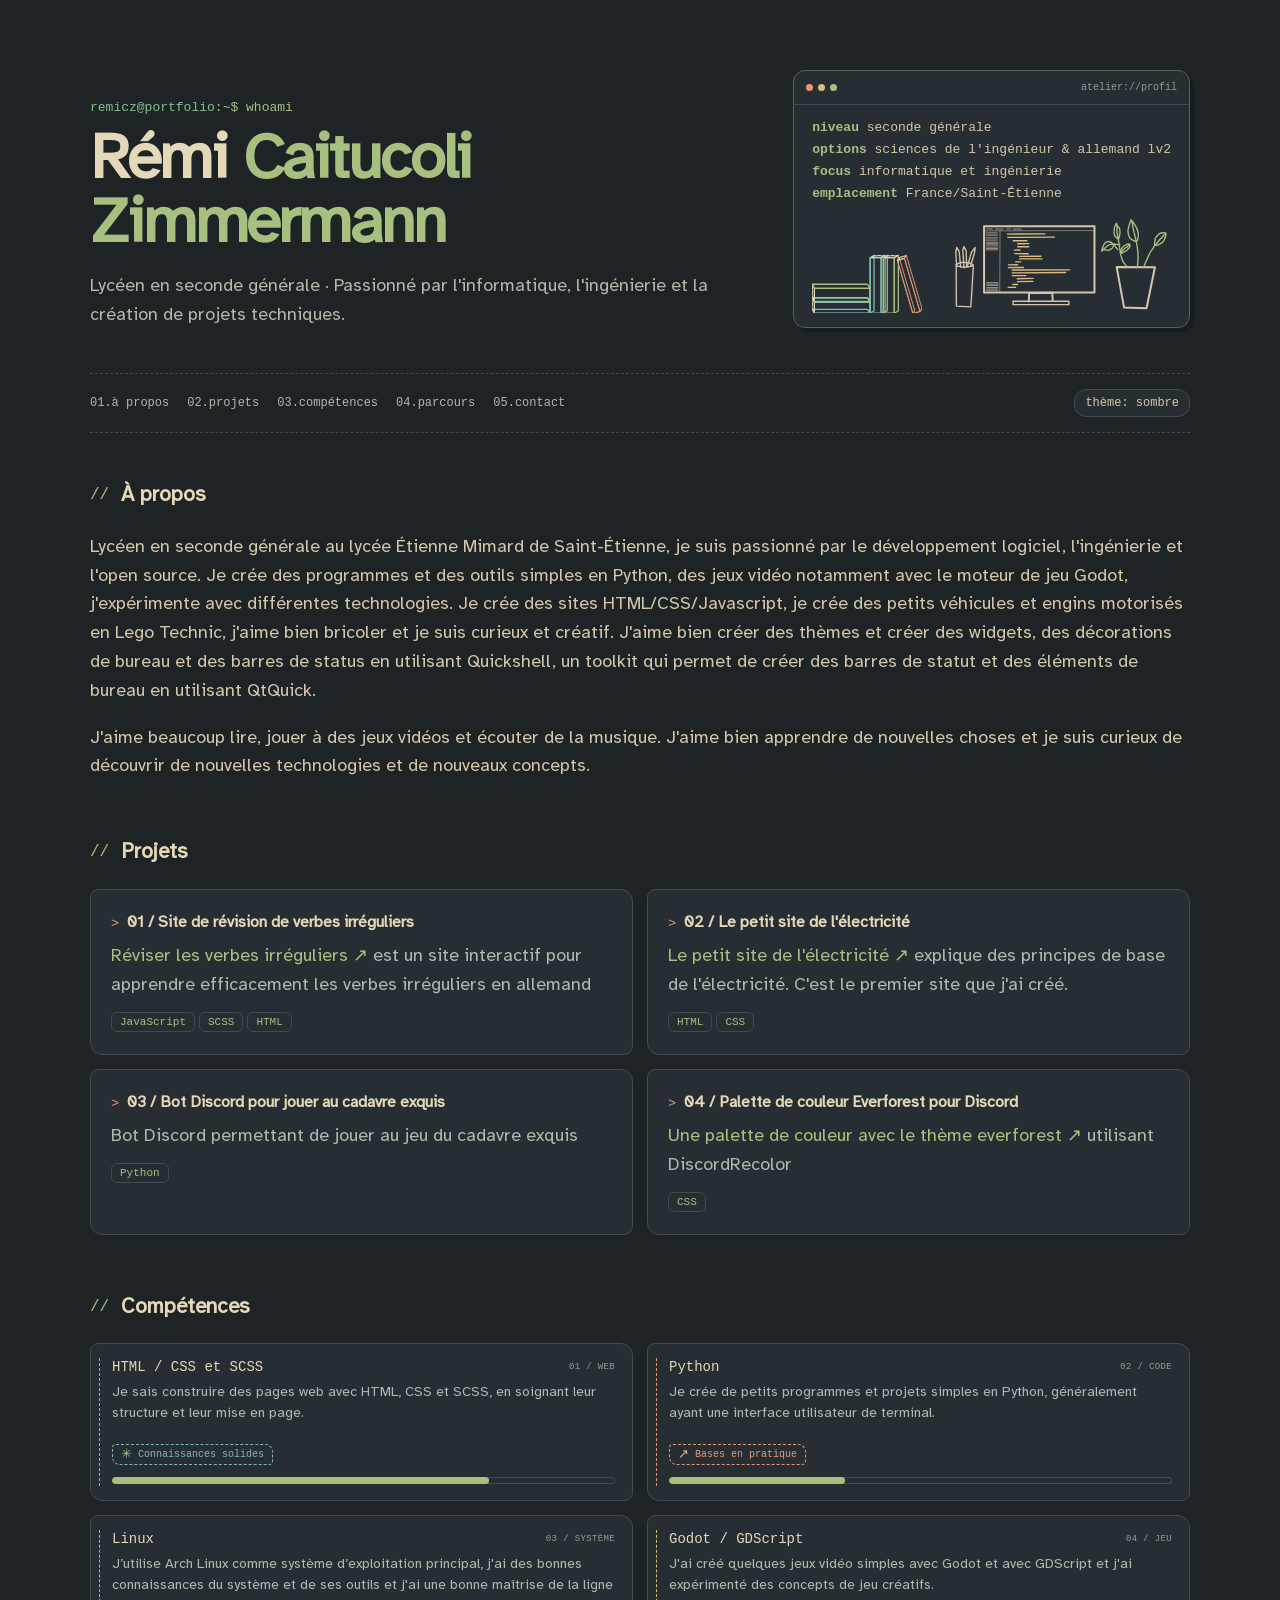
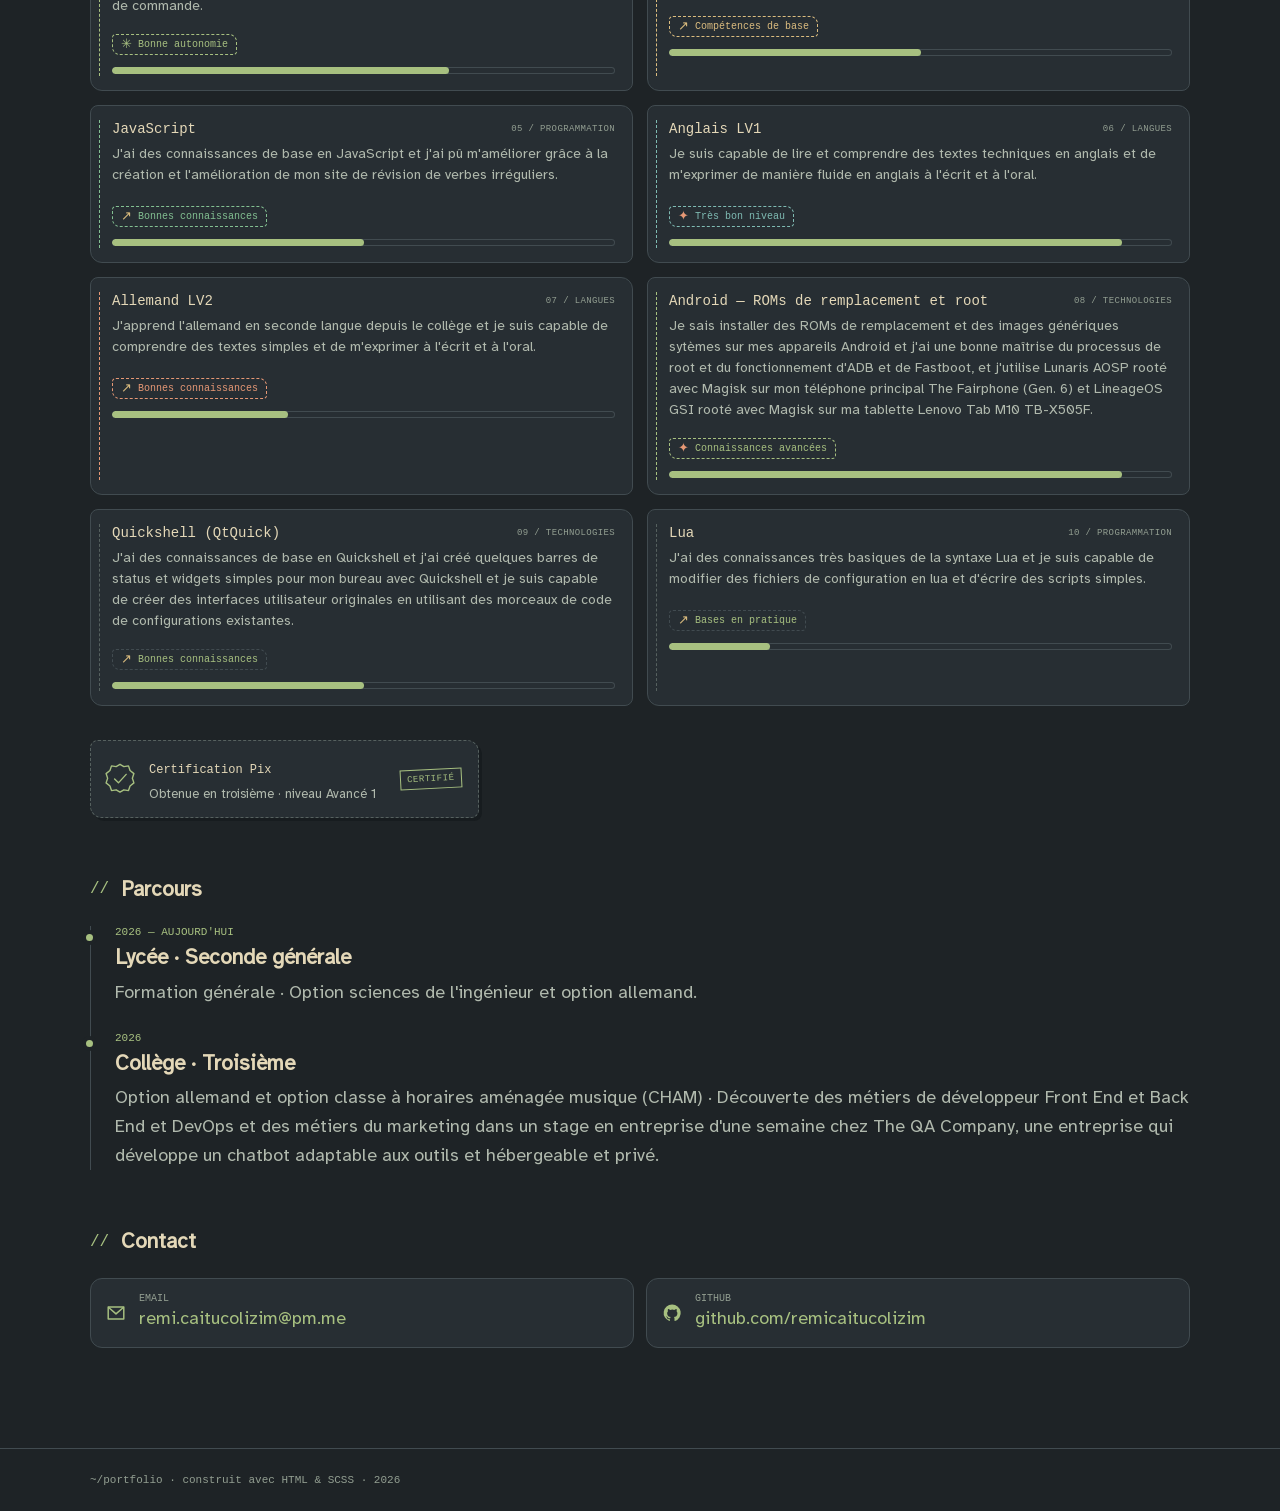
==== index pas minimifié.html @ 0e1d238d "ajout version minimisé du html et otpimisation css" ====
<!doctype html>
<html lang="fr">
<head>
<meta charset="utf-8">
<meta name="viewport" content="width=device-width,initial-scale=1">
<title>Rémi Caitucoli Zimmermann — ~/CV</title>
<meta name="description" content="CV de Rémi Caitucoli Zimmermann, lycéen passionné par l'informatique, l'ingénierie et les projets techniques.">
<link rel="preload" href="fonts/atkinson-hyperlegible-minimal-400-normal.woff2" as="font" type="font/woff2" crossorigin>
<link rel="stylesheet" href="style.min.css">
</head>
<body>

<header>
<div class="container hero">
<div>
    <p class="eyebrow"><span class="eyebrow__prompt">remicz@portfolio</span>:~$ whoami</p>
    <h1>Rémi <span>Caitucoli Zimmermann</span></h1>
    <p class="subtitle">Lycéen en seconde générale · Passionné par l'informatique, l'ingénierie et la création de projets techniques.</p>
</div>
<div class="terminal">
    <div class="terminal__bar" aria-hidden="true">
        <span class="terminal__lights"><i></i><i></i><i></i></span>
        <span>atelier://profil</span>
    </div>
    <div class="terminal__details">
    <div><b>niveau</b> seconde générale</div>
    <div><b>options</b> sciences de l'ingénieur & allemand lv2</div>
    <div><b>focus</b> informatique et ingénierie</div>
    <div><b>emplacement</b> France/Saint-Étienne</div>
    </div>
    <div class="terminal__illustrations" role="img" aria-label="Illustration dessinée de livres et d'un bureau avec écran, pot à crayons et plante">
        <svg class="terminal__books" viewBox="0 0 137.84 113.62" aria-hidden="true" focusable="false">
                <g class="book-lines book-lines--blue" transform="matrix(.9938 0 0 .9938 -443.73 -843.36)">
                    <path d="m519.64 962.36 5.0803-3v-70l-5.0803 3z"/>
                    <path d="m520 892.36h13.606v70h-13.606z"/>
                    <path transform="translate(0 252.36)" d="m533.64 710 5.0803-3v-70l-5.0803 3z"/>
                    <path class="book-page" d="m520.99 892.36 4.1082-2.5853h12.895l-4.3007 2.5853z"/>
                    <path class="book-detail" d="m527.6875 889.7684-1.7188 1.0938h.2188l1.7188-1.0938h-.2188zm1.0313 0-1 .625h.2188l1-.625h-.2188zm4.8438 0-.5.3125h.2188l.5-.3125h-.2188zm1.7188 0-1.8125 1.1563h.2188l1.8125-1.1563h-.2188z"/>
                </g>
                <g class="book-lines book-lines--green" transform="matrix(.9938 0 0 .9938 -427.18 -843.36)">
                    <path d="m519.64 962.36 5.0803-3v-70l-5.0803 3z"/>
                    <path d="m520 892.36h13.606v70h-13.606z"/>
                    <path transform="translate(0 252.36)" d="m533.64 710 5.0803-3v-70l-5.0803 3z"/>
                    <path class="book-page" d="m520.99 892.36 4.1082-2.5853h12.895l-4.3007 2.5853z"/>
                    <path class="book-detail" d="m527.6875 889.7684-1.7188 1.0938h.2188l1.7188-1.0938h-.2188zm1.0313 0-1 .625h.2188l1-.625h-.2188zm4.8438 0-.5.3125h.2188l.5-.3125h-.2188zm1.7188 0-1.8125 1.1563h.2188l1.8125-1.1563h-.2188z"/>
                </g>
                <g class="book-lines book-lines--orange" transform="matrix(.65455 -.19206 .27981 .95359 -483.07 -704.28)">
                    <path d="m519.64 962.36 5.0803-3v-70l-5.0803 3z"/>
                    <path d="m520 892.36h13.606v70h-13.606z"/>
                    <path class="book-page" d="m520.99 892.36 4.1082-2.5853h12.895l-4.3007 2.5853z"/>
                    <path d="m533.38 962.46 5.0803-3v-70l-5.0803 3z"/>
                    <path class="book-detail" d="m527.6875 889.7684-1.7188 1.0938h.2188l1.7188-1.0938h-.2188zm1.0313 0-1 .625h.2188l1-.625h-.2188zm4.8438 0-.5.3125h.2188l.5-.3125h-.2188zm1.7188 0-1.8125 1.1563h.2188l1.8125-1.1563h-.2188z"/>
                </g>
                <g class="book-lines book-lines--blue" transform="matrix(0 -.9938 .9938 0 -883.85 629.67)">
                    <path d="m519.64 962.36 5.0803-3v-70l-5.0803 3z"/>
                    <path d="m520 892.36h13.606v70h-13.606z"/>
                    <path transform="translate(0 252.36)" d="m533.64 710 5.0803-3v-70l-5.0803 3z"/>
                    <path class="book-page" d="m520.99 892.36 4.1082-2.5853h12.895l-4.3007 2.5853z"/>
                    <path class="book-detail" d="m527.6875 889.7684-1.7188 1.0938h.2188l1.7188-1.0938h-.2188zm1.0313 0-1 .625h.2188l1-.625h-.2188zm4.8438 0-.5.3125h.2188l.5-.3125h-.2188zm1.7188 0-1.8125 1.1563h.2188l1.8125-1.1563h-.2188z"/>
                </g>
                <g class="book-lines book-lines--green" transform="matrix(0 -.9938 .9938 0 -883.85 615.06)">
                    <path d="m519.64 962.36 5.0803-3v-70l-5.0803 3z"/>
                    <path d="m520 892.36h16.583v70h-16.583z"/>
                    <path class="book-page" d="m520.99 892.36 5.0212-2.5853h15.761l-5.2565 2.5853z"/>
                    <path d="m536.58 962.36 5.0803-3v-70l-5.0803 3z"/>
                    <path class="book-detail" d="m527.6875 889.7684-1.7188 1.0938h.2188l1.7188-1.0938h-.2188zm1.0313 0-1 .625h.2188l1-.625h-.2188zm4.8438 0-.5.3125h.2188l.5-.3125h-.2188zm1.7188 0-1.8125 1.1563h.2188l1.8125-1.1563h-.2188z"/>
                </g>
        </svg>
        <svg class="terminal__drawing" viewBox="112 184 328 146" aria-hidden="true" focusable="false">
        <path d="M 358.947 261.435 L 369.987 321.822 L 403.524 322.934 L 416.011 261.928 L 358.947 261.435 Z" class="drawing-ink" stroke-width="3" />
        <path d="M 120.003 319.823 L 119.708 257.819 C 118.082 262.956 144.098 262.572 145.029 258.461 C 145.959 254.352 141.541 321.077 141.541 321.077 L 120.003 319.823 Z" class="drawing-ink" stroke-width="2" />
        <path d="M 126.381 261.531 L 124.205 238.793 L 120.526 232.129 L 119.132 239.072 L 120.272 258.483" class="drawing-ink" stroke-width="2" />
        <path d="M 148.027 232.368 L 142.113 253.093 L 136.557 260.352 L 137.799 251.174 L 143.629 232.575" class="drawing-ink" transform="matrix(-1, 0, 0, -1, 0.000027, 0.000058)" stroke-width="2" style="transform-box: fill-box; transform-origin: 50% 50%" />
        <path d="M 135.427 262.02 L 134.518 237.113 L 131.275 230.937 L 129.544 237.012 L 131.465 262.886" class="drawing-ink" stroke-width="2" />
        <path d="M 119.73 258.037 C 120.292 258.771 121.184 256.816 122.063 256.523 C 122.516 256.373 122.98 256.22 123.453 256.067" class="drawing-ink" stroke-width="2" />
        <path d="M 123.453 256.067 C 124.918 255.593 126.46 255.13 128.036 254.842 C 132.576 254.013 137.228 255.386 141.523 255.995 C 142.492 256.133 143.98 258.04 144.692 258.04" class="drawing-ink" stroke-width="2" />
        <rect x="204.501" y="312.654" width="83.295" height="5.009" class="drawing-ink" stroke-width="2" />
        <polyline points="228.002 313.023 228.435 300.389 262.974 299.941 263.615 312.392" class="drawing-ink" stroke-width="3" />
        <rect x="161.28" y="200.679" width="164.632" height="98.787" class="drawing-ink" stroke-width="3" />
        <path d="M 399.13 261.859 C 401.352 256.072 404.235 249.851 406.723 244.403 C 407.624 242.43 408.785 239.451 410.194 237.868 C 412.074 235.754 413.523 232.959 415.151 230.54 C 416.779 228.121 419.765 225.579 420.997 223.278 C 423.022 219.494 427.864 217.443 429.673 213.623 C 430.034 212.86 432.757 212.225 432.582 211.303 C 432.373 210.204 425.838 210.506 424.885 210.825 C 420.372 212.334 419.876 215.131 416.949 218.071 C 415.742 219.284 416.594 222.273 415.877 223.594 C 415.499 224.292 415.382 228.344 415.882 228.989 C 416.847 230.236 421.919 227.937 423.015 227.638 C 428.663 226.097 432.617 216.983 432.617 211.575" class="drawing-accent" stroke-width="3" />
        <path d="M 389.149 262.25 C 390.331 261.304 390.028 258.186 390.319 256.726 C 391.074 252.947 390.857 248.493 390.857 244.452 C 390.857 231.685 387.042 218.277 384.063 206.364 C 382.966 201.974 382.85 196.547 381.029 192.316 C 380.887 191.986 379.503 193.779 379.45 193.867 C 377.817 196.581 377.589 200.403 376.549 203.543 C 374.829 208.739 376.678 219.367 382.257 221.232 C 384.371 221.939 386.074 223.905 388.68 223.296 C 391.074 222.736 390.546 216.741 391.172 214.869 C 391.743 213.162 391.08 211.339 390.776 209.671 C 389.934 205.059 386.392 199.034 383.819 195.168 C 383.259 194.327 380.786 190.883 379.891 190.883" class="drawing-accent" stroke-width="3" />
        <path d="M 375.733 261.789 C 374.653 261.531 373.754 260.222 373.034 259.492 C 369.249 255.656 366.686 250.982 365.557 245.297 C 363.355 234.202 362.013 222.316 359.824 211.348 C 358.897 206.705 360.358 200.881 358.907 196.598 C 358.698 195.982 357.88 197.495 357.675 198.113 C 357.297 199.254 356.304 200.257 356.079 201.393 C 355.178 205.93 353.908 215.108 358.499 217.468 C 359.054 217.753 360.697 220.13 361.54 219.843 C 362.821 219.407 362.919 216.231 363.2 215.109 C 363.994 211.939 364.168 207.223 363.199 204.197 C 362.53 202.108 360.33 200.631 359.326 198.613" class="drawing-accent" stroke-width="3" />
        <path d="M 364.293 240.386 C 364.871 234.336 369.776 229.028 374.096 227.834 C 375.01 227.582 377.948 226.68 378.724 227.837 C 379.516 229.018 377.826 232.83 377.381 233.447 C 375.036 236.697 372.807 238.231 369.255 239.444 C 367.86 239.92 365.897 241.675 364.54 240.111 C 364.375 239.922 364.953 239.938 365.146 239.806 C 365.441 239.601 365.859 239.173 366.128 238.926 C 367.137 237.999 367.933 236.729 368.91 235.713 C 370.288 234.282 371.285 233.403 372.901 232.511 C 374.785 231.473 376.545 229.629 378.178 228.213" class="drawing-accent" stroke-width="3" />
        <path d="M 363.909 228.482 C 358.286 228.482 351.274 225.262 346.05 229.483 C 343.838 231.272 341.691 233.01 339.576 234.968 C 339.099 235.407 337.907 236.065 337.585 236.718 C 337.562 236.763 336.687 238.044 336.686 237.98 C 336.666 236.414 338.053 232.74 338.533 231.317 C 341.928 221.242 349.275 221.876 354.336 228.23 C 354.857 228.885 352.879 233.269 352.514 233.449 C 350.106 234.622 348.014 237.686 344.904 236.468 C 342.67 235.593 339.831 235.596 337.583 235.596" class="drawing-accent" stroke-width="3" />
        <path d="M 360.865 235.667 C 359.124 233.584 355.246 229.885 355.246 226.347" class="drawing-accent" stroke-width="3" />
        <line x1="195.84" y1="212.487" x2="252.127" y2="212.066" class="drawing-detail" stroke-width="2" />
        <line x1="196.744" y1="217.454" x2="266.022" y2="217.001" class="drawing-detail" stroke-width="2" />
        <line x1="204.81" y1="222.361" x2="225.129" y2="222.439" class="drawing-detail" stroke-width="2" />
        <line x1="211.302" y1="226.887" x2="228.025" y2="226.633" class="drawing-detail" stroke-width="2" />
        <line x1="211.437" y1="231.32" x2="228.07" y2="231.397" class="drawing-detail" stroke-width="2" />
        <line x1="206.335" y1="236.283" x2="214.615" y2="236.196" class="drawing-detail" stroke-width="2" />
        <line x1="207.254" y1="241.674" x2="226.971" y2="241.732" class="drawing-detail" stroke-width="2" />
        <line x1="214.25" y1="245.572" x2="246.107" y2="245.521" class="drawing-detail" stroke-width="2" />
        <line x1="214.008" y1="249.373" x2="247.692" y2="249.329" class="drawing-detail" stroke-width="2" />
        <line x1="208.409" y1="253.897" x2="215.817" y2="253.832" class="drawing-detail" stroke-width="2" />
        <line x1="197.589" y1="258.268" x2="211.206" y2="258.226" class="drawing-detail" stroke-width="2" />
        <line x1="197.501" y1="262.396" x2="220.018" y2="262.259" class="drawing-detail" stroke-width="2" />
        <line x1="203.256" y1="266.012" x2="288.898" y2="265.712" class="drawing-detail" stroke-width="2" />
        <line x1="203.386" y1="270.275" x2="282.975" y2="269.757" class="drawing-detail" stroke-width="2" />
        <line x1="203.457" y1="274.485" x2="223.491" y2="274.506" class="drawing-detail" stroke-width="2" />
        <line x1="210.871" y1="279.009" x2="234.261" y2="278.597" class="drawing-detail" stroke-width="2" />
        <line x1="211.126" y1="283.374" x2="234.11" y2="283.08" class="drawing-detail" stroke-width="2" />
        <line x1="204.126" y1="287.677" x2="211.203" y2="287.668" class="drawing-detail" stroke-width="2" />
        <line x1="197.3" y1="291.949" x2="208.26" y2="291.92" class="drawing-detail" stroke-width="2" />
        <line x1="162.582" y1="207.679" x2="325.145" y2="207.154" class="drawing-ink" stroke-width="0.75" />
        <line x1="165.428" y1="204.704" x2="173.582" y2="204.906" class="drawing-ink" />
        <line x1="178.369" y1="204.992" x2="189.426" y2="204.953" class="drawing-ink" />
        <line x1="195.356" y1="204.794" x2="200.237" y2="204.706" class="drawing-ink" />
        <line x1="205.14" y1="205.095" x2="217.051" y2="204.942" class="drawing-ink" />
        <line x1="185.136" y1="207.612" x2="184.636" y2="299.285" class="drawing-ink" stroke-width="0.75" />
        <line x1="164.441" y1="210.321" x2="181.252" y2="210.312" class="drawing-ink" stroke-width="0.75" />
        <line x1="164.328" y1="212.537" x2="181.139" y2="212.528" class="drawing-ink" stroke-width="0.75" />
        <line x1="164.5" y1="214.489" x2="181.311" y2="214.48" class="drawing-ink" stroke-width="0.75" />
        <line x1="164.499" y1="217.546" x2="181.31" y2="217.537" class="drawing-ink" stroke-width="0.75" />
        <line x1="164.26" y1="219.729" x2="181.072" y2="219.72" class="drawing-ink" stroke-width="0.75" />
        <line x1="164.012" y1="221.68" x2="180.823" y2="221.671" class="drawing-ink" stroke-width="0.75" />
        <line x1="164.907" y1="224.615" x2="181.718" y2="224.606" class="drawing-ink" />
        <line x1="164.794" y1="226.831" x2="181.605" y2="226.822" class="drawing-ink" />
        <line x1="164.966" y1="228.783" x2="181.777" y2="228.774" class="drawing-ink" />
        <line x1="164.965" y1="231.84" x2="181.776" y2="231.831" class="drawing-ink" />
        <line x1="164.726" y1="234.023" x2="181.538" y2="234.014" class="drawing-ink" />
        <line x1="164.478" y1="235.974" x2="181.289" y2="235.965" class="drawing-ink" />
        <line x1="165.281" y1="284.831" x2="182.092" y2="284.822" class="drawing-ink" />
        <line x1="165.168" y1="287.047" x2="181.979" y2="287.038" class="drawing-ink" />
        <line x1="165.34" y1="288.999" x2="182.151" y2="288.99" class="drawing-ink" />
        <line x1="165.339" y1="292.056" x2="182.15" y2="292.047" class="drawing-ink" />
        <line x1="165.1" y1="294.239" x2="181.912" y2="294.23" class="drawing-ink" />
        <line x1="164.852" y1="296.19" x2="181.663" y2="296.181" class="drawing-ink" />
        </svg>
    </div>
</div>
</div>
</header>

<nav class="container">
    <a href="#about">01.à propos</a>
    <a href="#projects">02.projets</a>
    <a href="#skills">03.compétences</a>
    <a href="#education">04.parcours</a>
    <a href="#contact">05.contact</a>
    <button id="theme-toggle" aria-label="Changer de thème">thème: sombre</button>
</nav>

<main class="container">

<section id="about">
<div class="section-head"><h2>À propos</h2></div>
    <p>Lycéen en seconde générale au lycée Étienne Mimard de Saint-Étienne, je suis passionné par le développement logiciel, l'ingénierie et l'open source.
    Je crée des programmes et des outils simples en Python, des jeux vidéo notamment avec le moteur de jeu Godot, j'expérimente avec différentes technologies.
    Je crée des sites HTML/CSS/Javascript, je crée des petits véhicules et engins motorisés en Lego Technic, j'aime bien bricoler et je suis curieux et créatif.
    J'aime bien créer des thèmes et créer des widgets, des décorations de bureau et des barres de status en utilisant Quickshell, un toolkit qui permet de créer des barres de statut et des éléments de bureau en utilisant QtQuick.</p>
    <p>J'aime beaucoup lire, jouer à des jeux vidéos et écouter de la musique. J'aime bien apprendre de nouvelles choses et je suis curieux de découvrir de nouvelles technologies et de nouveaux concepts.</p>
</section>

<section id="projects">
<div class="section-head"><h2>Projets</h2></div>
<div class="grid">

<a href="https://verbes-irreguliers.github.io/verbes-irreguliers/" target="_blank" rel="noopener noreferrer">
<article class="card">
    <h3>01 / Site de révision de verbes irréguliers</h3>
    <p><span class="highlight">Réviser les verbes irréguliers ↗</span> est un site interactif pour apprendre efficacement les verbes irréguliers en allemand</p>
    <span class="tag">JavaScript</span><span class="tag">SCSS</span><span class="tag">HTML</span>
</article>
</a>

<a href="https://rcz2011.github.io/sitelectric/" target="_blank" rel="noopener noreferrer">
<article class="card">
    <h3>02 / Le petit site de l'électricité</h3>
    <p><span class="highlight">Le petit site de l'électricité ↗</span> explique des principes de base de l'électricité. C'est le premier site que j'ai créé.</p>
    <span class="tag">HTML</span><span class="tag">CSS</span>
</article>
</a>

<article class="card">
    <h3>03 / Bot Discord pour jouer au cadavre exquis</h3>
    <p>Bot Discord permettant de jouer au jeu du cadavre exquis</p>
    <span class="tag">Python</span>
</article>

<a href="https://github.com/rcz45678/betterdiscord-everforest">
<article class="card">
    <h3>04 / Palette de couleur Everforest pour Discord</h3>
    <p><span class="highlight">Une palette de couleur avec le thème everforest ↗</span> utilisant DiscordRecolor</p>
    <span class="tag">CSS</span>
</article>
</a>


</div>
</section>

<section id="skills">
<div class="section-head">
    <h2>Compétences</h2>
</div>
<div class="skills">
<article class="skill skill--75 skill--web">
    <div class="skill-head"><span class="skill-name">HTML / CSS et SCSS</span><span class="skill-index">01 / WEB</span></div>
    <p class="skill-description">Je sais construire des pages web avec HTML, CSS et SCSS, en soignant leur structure et leur mise en page.</p>
    <div class="skill-level skill-level--solid"><span class="skill-level__mark" aria-hidden="true">✳</span>Connaissances solides</div>
    <div class="skill-bar" role="progressbar" aria-label="Niveau en HTML et CSS" aria-valuenow="75" aria-valuemin="0" aria-valuemax="100"><span></span></div>
</article>

<article class="skill skill--35 skill--python">
    <div class="skill-head"><span class="skill-name">Python</span><span class="skill-index">02 / CODE</span></div>
    <p class="skill-description">Je crée de petits programmes et projets simples en Python, généralement ayant une interface utilisateur de terminal.</p>
    <div class="skill-level skill-level--learning"><span class="skill-level__mark" aria-hidden="true">↗</span>Bases en pratique</div>
    <div class="skill-bar" role="progressbar" aria-label="Niveau en Python" aria-valuenow="35" aria-valuemin="0" aria-valuemax="100"><span></span></div>
</article>

<article class="skill skill--67 skill--linux">
    <div class="skill-head"><span class="skill-name">Linux</span><span class="skill-index">03 / SYSTÈME</span></div>
    <p class="skill-description">J’utilise Arch Linux comme système d’exploitation principal, j'ai des bonnes connaissances du système et de ses outils et j'ai une bonne maîtrise de la ligne de commande.</p>
    <div class="skill-level skill-level--solid"><span class="skill-level__mark" aria-hidden="true">✳</span>Bonne autonomie</div>
    <div class="skill-bar" role="progressbar" aria-label="Niveau en Linux" aria-valuenow="67" aria-valuemin="0" aria-valuemax="100"><span></span></div>
</article>

<article class="skill skill--50 skill--godot">
    <div class="skill-head"><span class="skill-name">Godot / GDScript</span><span class="skill-index">04 / JEU</span></div>
    <p class="skill-description">J'ai créé quelques jeux vidéo simples avec Godot et avec GDScript et j'ai expérimenté des concepts de jeu créatifs.</p>
    <div class="skill-level skill-level--learning"><span class="skill-level__mark" aria-hidden="true">↗</span>Compétences de base</div>
    <div class="skill-bar" role="progressbar" aria-label="Niveau en Godot et GDScript" aria-valuenow="50" aria-valuemin="0" aria-valuemax="100"><span></span></div>
</article>

<article class="skill skill--50 skill--javascript">
    <div class="skill-head"><span class="skill-name">JavaScript</span><span class="skill-index">05 / PROGRAMMATION</span></div>
    <p class="skill-description">J'ai des connaissances de base en JavaScript et j'ai pû m'améliorer grâce à la création et l'amélioration de mon site de révision de verbes irréguliers.</p>
    <div class="skill-level skill-level--learning"><span class="skill-level__mark" aria-hidden="true">↗</span>Bonnes connaissances</div>
    <div class="skill-bar" role="progressbar" aria-label="Niveau en JavaScript" aria-valuenow="50" aria-valuemin="0" aria-valuemax="100"><span></span></div>
</article>

<article class="skill skill--90 skill--english">
    <div class="skill-head"><span class="skill-name">Anglais LV1</span><span class="skill-index">06 / LANGUES</span></div>
    <p class="skill-description">Je suis capable de lire et comprendre des textes techniques en anglais et de m'exprimer de manière fluide en anglais à l'écrit et à l'oral.</p>
    <div class="skill-level skill-level--advanced"><span class="skill-level__mark" aria-hidden="true">✦</span>Très bon niveau</div>
    <div class="skill-bar" role="progressbar" aria-label="Niveau en anglais" aria-valuenow="90" aria-valuemin="0" aria-valuemax="100"><span></span></div>
</article>

<article class="skill skill--35 skill--german">
    <div class="skill-head"><span class="skill-name">Allemand LV2</span><span class="skill-index">07 / LANGUES</span></div>
    <p class="skill-description">J'apprend l'allemand en seconde langue depuis le collège et je suis capable de comprendre des textes simples et de m'exprimer à l'écrit et à l'oral.</p>
    <div class="skill-level skill-level--learning"><span class="skill-level__mark" aria-hidden="true">↗</span>Bonnes connaissances</div>
    <div class="skill-bar" role="progressbar" aria-label="Niveau en allemand" aria-valuenow="35" aria-valuemin="0" aria-valuemax="100"><span></span></div>
</article>

<article class="skill skill--90 skill--androidrom">
    <div class="skill-head"><span class="skill-name">Android — ROMs de remplacement et root</span><span class="skill-index">08 / TECHNOLOGIES</span></div>
    <p class="skill-description">Je sais installer des ROMs de remplacement et des images génériques sytèmes sur mes appareils Android et j'ai une bonne maîtrise du processus de root et du fonctionnement d'ADB et de Fastboot, et j'utilise Lunaris AOSP rooté avec Magisk sur mon téléphone principal The Fairphone (Gen. 6) et LineageOS GSI rooté avec Magisk sur ma tablette Lenovo Tab M10 TB-X505F.</p>
    <div class="skill-level skill-level--advanced"><span class="skill-level__mark" aria-hidden="true">✦</span>Connaissances avancées</div>
    <div class="skill-bar" role="progressbar" aria-label="Niveau en installation de ROMs et de root" aria-valuenow="90" aria-valuemin="0" aria-valuemax="100"><span></span></div>
</article>

<article class="skill skill--50">
    <div class="skill-head"><span class="skill-name">Quickshell (QtQuick)</span><span class="skill-index">09 / TECHNOLOGIES</span></div>
    <p class="skill-description">J'ai des connaissances de base en Quickshell et j'ai créé quelques barres de status et widgets simples pour mon bureau avec Quickshell et je suis capable de créer des interfaces utilisateur originales en utilisant des morceaux de code de configurations existantes.</p>
    <div class="skill-level skill-level--learning"><span class="skill-level__mark" aria-hidden="true">↗</span>Bonnes connaissances</div>
    <div class="skill-bar" role="progressbar" aria-label="Niveau en Quickshell" aria-valuenow="50" aria-valuemin="0" aria-valuemax="100"><span></span></div>
</article>

<article class="skill skill--20">
    <div class="skill-head"><span class="skill-name">Lua</span><span class="skill-index">10 / PROGRAMMATION</span></div>
    <p class="skill-description">J'ai des connaissances très basiques de la syntaxe Lua et je suis capable de modifier des fichiers de configuration en lua et d'écrire des scripts simples.</p>
    <div class="skill-level skill-level--learning"><span class="skill-level__mark" aria-hidden="true">↗</span>Bases en pratique</div>
    <div class="skill-bar" role="progressbar" aria-label="Niveau en Lua" aria-valuenow="20" aria-valuemin="0" aria-valuemax="100"><span></span></div>
</article>

<aside class="skill-note">
    <svg class="skill-note__drawing" viewBox="0 0 44 44" aria-hidden="true">
        <path d="m22 3 5 3 6-1 2 6 5 4-2 6 2 6-5 4-2 6-6-1-5 3-5-3-6 1-2-6-5-4 2-6-2-6 5-4 2-6 6 1z"/>
        <path d="m15 22 5 5 10-11"/>
    </svg>
    <div><strong>Certification Pix</strong><p>Obtenue en troisième · niveau Avancé 1</p></div>
    <span class="skill-note__stamp">CERTIFIÉ</span>
</aside>

</section>

<section id="education">
<div class="section-head"><h2>Parcours</h2></div>
<div class="timeline">

<div class="item">
<div class="date">2026 — AUJOURD'HUI</div>
<h3>Lycée · Seconde générale</h3>
<p>Formation générale · Option sciences de l'ingénieur et option allemand.</p>
</div>

<div class="item">
<div class="date">2026</div>
<h3>Collège · Troisième</h3>
<p>Option allemand et option classe à horaires aménagée musique (CHAM) · Découverte des métiers de développeur Front End et Back End et DevOps et des métiers du marketing dans un stage en entreprise d'une semaine chez The QA Company, une entreprise qui développe un chatbot adaptable aux outils et hébergeable et privé.</p>
</div>

</div>
</section>

<section id="contact">
<div class="section-head"><h2>Contact</h2></div>
<div class="contact">
    <a href="mailto:remi.caitucolizim@pm.me">
        <svg class="contact__icon" viewBox="0 0 24 24" aria-hidden="true" focusable="false"><path d="M3.5 5.5h17v13h-17z"/><path d="m4 6 8 7 8-7"/></svg>
        <span><small>EMAIL</small>remi.caitucolizim@pm.me</span>
    </a>
    <a href="https://github.com/remicaitucolizim" target="_blank" rel="noopener noreferrer">
        <svg class="contact__icon" viewBox="0 0 24 24" aria-hidden="true" focusable="false"><path d="M12 2.8a9.2 9.2 0 0 0-2.9 17.9c.5.1.6-.2.6-.4v-1.6c-2.4.5-2.9-1-2.9-1-.4-1-.9-1.3-.9-1.3-.8-.5.1-.5.1-.5.9.1 1.4.9 1.4.9.8 1.4 2.1 1 2.6.8.1-.6.3-1 .6-1.2-1.9-.2-3.9-1-3.9-4.1 0-.9.3-1.7.9-2.3-.1-.2-.4-1.1.1-2.3 0 0 .7-.2 2.4.9a8.3 8.3 0 0 1 4.4 0c1.7-1.1 2.4-.9 2.4-.9.5 1.2.2 2.1.1 2.3.6.6.9 1.4.9 2.3 0 3.1-1.9 3.9-3.8 4.1.3.3.6.8.6 1.6v2.3c0 .2.2.5.6.4A9.2 9.2 0 0 0 12 2.8Z"/></svg>
        <span><small>GITHUB</small>github.com/remicaitucolizim</span>
    </a>

</div>
</section>

</main>

<footer>
<div class="container">~/portfolio · construit avec HTML & SCSS · 2026</div>
</footer>

<script>
// changement theme
const root=document.documentElement,btn=document.getElementById("theme-toggle");
const saved=localStorage.getItem("theme");

function theme(t){
root.dataset.theme=t;
btn.textContent=`thème: ${t==="night"?"sombre":"clair"}`;
localStorage.setItem("theme",t);
}

theme(saved||"night");
btn.onclick=()=>theme(root.dataset.theme==="night"?"light":"night");

window.addEventListener("load",()=>{
const loadFullFont=()=>{
if(!document.fonts)return;
document.fonts.load('400 18px "Atkinson Hyperlegible Full"')
.then(fonts=>{
if(fonts.length)root.classList.add("font-full");
})
.catch(error=>console.error("Impossible de charger la police complète :",error));
};
setTimeout(()=>{
if("requestIdleCallback" in window){
requestIdleCallback(loadFullFont,{timeout:2000});
}else{
setTimeout(loadFullFont,1000);
}
},250);
},{once:true});
</script>

</body>
</html>
---- style.min.css ----
@keyframes page-enter{0%{opacity:0;transform:translateY(8px)}to{opacity:1;transform:translateY(0)}}@font-face{font-family:"Atkinson Hyperlegible Minimal";src:url(fonts/atkinson-hyperlegible-minimal-400-normal.woff2)format("woff2");font-weight:400;font-style:normal;font-display:swap}@font-face{font-family:"Atkinson Hyperlegible Full";src:url(fonts/atkinson-hyperlegible-full-400-normal.woff2)format("woff2");font-weight:400;font-style:normal;font-display:swap}:root{--bg:#1e2326;--bg-soft:#272e33;--card:#272e33;--card-hover:#2e383c;--text:#d3c6aa;--text-strong:#e4d8b8;--muted:#b0b9ad;--subtle:#929e91;--green:#a7c080;--green-dark:#83a598;--blue:#7fbbb3;--aqua:#83c092;--orange:#e69875;--yellow:#dbbc7f;--border:#414b50;--border-strong:#56615f;--shadow:#171c1f;--radius:12px;--max:1100px;--mono:"SFMono-Regular","Cascadia Code","Roboto Mono",Consolas,monospace;--sans:"Atkinson Hyperlegible Minimal",Verdana,Ubuntu,Inter,ui-sans-serif,system-ui,-apple-system,BlinkMacSystemFont,"Segoe UI",sans-serif;color-scheme:dark}.font-full{--sans:"Atkinson Hyperlegible Full",Verdana,Ubuntu,Inter,ui-sans-serif,system-ui,-apple-system,BlinkMacSystemFont,"Segoe UI",sans-serif}[data-theme=light]{--bg:#f3f1e5;--bg-soft:#e5e8d8;--card:#fbf7e9;--card-hover:#f1ecd9;--text:#46534d;--text-strong:#2f4037;--muted:#56645c;--subtle:#607066;--green:#4c7049;--green-dark:#426342;--blue:#3d718d;--aqua:#356f62;--orange:#a4513b;--yellow:#86651e;--border:#c9cbb5;--border-strong:#a9ae92;--shadow:#d9dece;color-scheme:light}*{box-sizing:border-box}body{margin:0;background:var(--bg);color:var(--text);font:18px/1.6 var(--sans);animation:page-enter .55s ease-out both;transition:background-color .4s ease,color .4s ease}a{color:var(--green);text-decoration:none}a:hover{color:var(--green-dark)}#theme-toggle,.card,.contact a,.skill,.terminal{border:1px solid var(--border);border-radius:var(--radius);background:var(--card)}::selection{color:var(--bg);background:var(--green-dark)}#theme-toggle:focus-visible,a:focus-visible{outline:2px solid var(--green);outline-offset:3px}.container{width:min(100% - 32px,var(--max));margin:auto}header{position:relative;padding:70px 0 0}.hero{display:grid;grid-template-columns:1fr auto;gap:30px;align-items:end;padding-bottom:45px;border-bottom:1px dashed var(--border)}.eyebrow{margin:0 0 10px;color:var(--green);font:13px var(--mono)}.eyebrow__prompt{color:var(--aqua)}h1,h2{margin:0;color:var(--text-strong)}h1{font-size:clamp(30px,5vw,68px);line-height:1;letter-spacing:-2px}.terminal b,h1 span{color:var(--green)}.subtitle{max-width:620px;margin:18px 0 0;color:var(--muted);font-size:18px}.section-head,nav{display:flex;align-items:center}nav{flex-wrap:wrap;gap:18px;padding:15px 0;border-bottom:1px dashed var(--border);font:12px var(--mono)}nav a{color:var(--muted)}main{padding:45px 0}section{margin-bottom:55px}.section-head{gap:12px;margin-bottom:20px}.section-head:before{content:"//";color:var(--green);font:16px var(--mono)}h2{font-size:21px}footer{padding:25px 0;border-top:1px solid var(--border);color:var(--subtle);font:11px var(--mono)}.terminal{overflow:hidden;min-width:245px;padding:0 18px 14px;border-color:var(--border-strong);box-shadow:4px 4px 0 var(--shadow);font:13px/1.7 var(--mono)}.terminal__bar{display:flex;justify-content:space-between;align-items:center;gap:12px;margin:0-18px 12px;padding:8px 12px;border-bottom:1px solid var(--border);color:var(--subtle);font-size:10px}.terminal__lights{display:flex;gap:5px}.terminal__lights i{width:7px;height:7px;border-radius:50%;background:var(--orange)}.terminal__lights i:nth-child(2){background:var(--yellow)}.terminal__lights i:nth-child(3){background:var(--green)}.terminal__details{padding-bottom:2px}.terminal__illustrations{display:flex;justify-content:space-between;align-items:flex-end;gap:8px;margin-top:8px}.terminal__books{display:block;width:36%;max-width:110px;flex:0 1 36%}.terminal__drawing{display:block;width:68%;max-width:220px;flex:0 1 68%}.book-lines,.book-page,.drawing-accent,.drawing-detail,.drawing-ink{fill:none;stroke-linecap:round;stroke-linejoin:round}.drawing-ink{stroke:var(--text)}.drawing-accent{stroke:var(--green);stroke-width:2}.drawing-detail{stroke:var(--yellow)}.book-detail{stroke:var(--subtle);stroke-width:.8}.book-page{stroke:var(--text-strong);stroke-width:1.4}.book-lines{stroke:currentColor;stroke-width:1.6}.book-lines--blue{color:var(--blue)}.book-lines--green{color:var(--green)}.book-lines--orange,.card h3::before{color:var(--orange)}#theme-toggle{margin-left:auto;padding:6px 10px;color:var(--text);cursor:pointer;font:12px var(--mono)}#theme-toggle:hover,.grid .card:hover{background:var(--card-hover);border-color:var(--border-strong)}.grid{display:grid;grid-template-columns:repeat(2,1fr);gap:14px}.grid .card:hover{transform:translateY(-4px) rotate(-.25deg);box-shadow:4px 5px 0 var(--shadow)}.card{height:100%;border-radius:8px 12px 9px 12px;padding:20px;transition:transform .22s ease,box-shadow .22s ease,border-color .22s ease,background-color .22s ease}.card h3,.item h3{color:var(--text-strong)}.card h3{margin:0 0 6px;font-size:16px}.card h3::before{content:"> ";font:.85em var(--mono)}.card p{margin:5px 0;color:var(--muted)}.highlight,.tag{color:var(--green)}.tag{display:inline-block;margin:8px 4px 0 0;padding:3px 8px;border:1px solid var(--border);border-radius:6px;font:11px var(--mono);transition:color .2s ease,border-color .2s ease,transform .2s ease}.card:hover .tag{transform:translateY(-1px);border-color:var(--green)}.timeline{padding-left:24px;border-left:1px solid var(--border)}.item{position:relative;margin-bottom:25px}.item:before{position:absolute;top:8px;left:-29px;width:7px;height:7px;border-radius:50%;background:var(--green);box-shadow:0 0 0 4px var(--bg);content:""}.item h3{margin:3px 0}.item p,.skill-note p{margin:0;color:var(--muted)}.date{color:var(--green);font:11px var(--mono)}.skills{display:grid;grid-template-columns:repeat(2,1fr);gap:14px}.skill{position:relative;overflow:hidden;border-radius:8px 12px 8px 12px;padding:15px 17px 16px 21px;box-shadow:inset 0 0 0 1px var(--bg-soft);transition:transform .2s ease,border-color .2s ease,background-color .2s ease}.skill::before{position:absolute;top:14px;bottom:14px;left:8px;border-left:1px dashed var(--skill-accent,var(--border-strong));content:""}.contact a:hover,.skill:hover{transform:translateY(-3px);background:var(--card-hover)}.skill:hover{border-color:var(--skill-accent,var(--green))}.skill:hover .skill-bar span{filter:brightness(1.12)}.skill--web{--skill-accent:var(--blue)}.skill--python{--skill-accent:var(--orange)}.skill--linux{--skill-accent:var(--green)}.skill--godot{--skill-accent:var(--yellow)}.skill--javascript{--skill-accent:var(--aqua)}.skill--english{--skill-accent:var(--blue)}.skill--german{--skill-accent:var(--orange)}.skill--androidrom{--skill-accent:var(--green)}.skill--75{--level:75%}.skill--50{--level:50%}.skill--67{--level:67%}.skill--35{--level:35%}.skill--90{--level:90%}.skill--20{--level:20%}.skill-head{display:flex;align-items:center;gap:10px;margin-bottom:6px}.skill-name,.skill-note strong{color:var(--text-strong);font:14px var(--mono)}.skill-index{margin-left:auto;color:var(--subtle);font:9px var(--mono);letter-spacing:.04em}.skill-description{min-height:3.2em;margin:0 0 12px;color:var(--muted);font-size:14px;line-height:1.5}.skill-level{display:inline-flex;align-items:center;gap:6px;margin-bottom:12px;padding:3px 8px;border:1px dashed var(--skill-accent,var(--border));border-radius:4px 8px 4px 8px;color:var(--skill-accent,var(--green));font:10px var(--mono)}.skill-level__mark{font-size:13px;line-height:1}.skill-level--solid .skill-level__mark{color:var(--green)}.skill-level--learning .skill-level__mark{color:var(--yellow)}.skill-level--advanced .skill-level__mark{color:var(--orange)}.skill-bar{height:7px;overflow:hidden;border-radius:99px;background:var(--bg-soft);box-shadow:inset 0 0 0 1px var(--border)}.skill-bar span{display:block;width:var(--level);height:100%;border-radius:inherit;background:var(--green);transition:filter .2s ease}.contact a,.skill-note{display:flex;align-items:center;gap:12px}.skill-note{width:fit-content;margin-top:20px;padding:12px 16px 12px 12px;border:1px dashed var(--border-strong);border-radius:8px 12px 8px 12px;background:var(--card);box-shadow:3px 3px 0 var(--shadow)}.skill-note__drawing{width:34px;height:34px;flex:0 0 auto;fill:none;stroke:var(--green);stroke-linecap:round;stroke-linejoin:round;stroke-width:1.8}.skill-note strong{font:12px var(--mono)}.skill-note p{margin:2px 0 0;font-size:13px}.skill-note__stamp{margin-left:12px;padding:4px 6px;transform:rotate(-3deg);border:1px solid var(--green);color:var(--green);font:9px var(--mono);letter-spacing:.06em}.contact{display:grid;grid-template-columns:repeat(2,minmax(0,1fr));gap:12px}.contact a{padding:14px;transition:transform .2s ease,border-color .2s ease,background-color .2s ease}.contact a:hover{border-color:var(--green)}.contact small{display:block;color:var(--subtle);font:10px var(--mono)}.contact__icon{width:22px;height:22px;flex:0 0 auto;fill:none;stroke:var(--green);stroke-linecap:round;stroke-linejoin:round;stroke-width:1.6}.contact a:last-child .contact__icon{fill:var(--green);stroke:none}@media (prefers-reduced-motion:reduce){*,::after,::before{scroll-behavior:auto!important;animation-duration:.01ms!important;animation-iteration-count:1!important;transition-duration:.01ms!important}}@media (max-width:700px){header{padding-top:45px}.hero{grid-template-columns:1fr;padding-bottom:30px}.terminal{min-width:0}.terminal__books{width:26%}.terminal__drawing{width:68%}.contact,.grid,.skills{grid-template-columns:1fr}main{padding-top:32px}#theme-toggle{margin-left:0}}
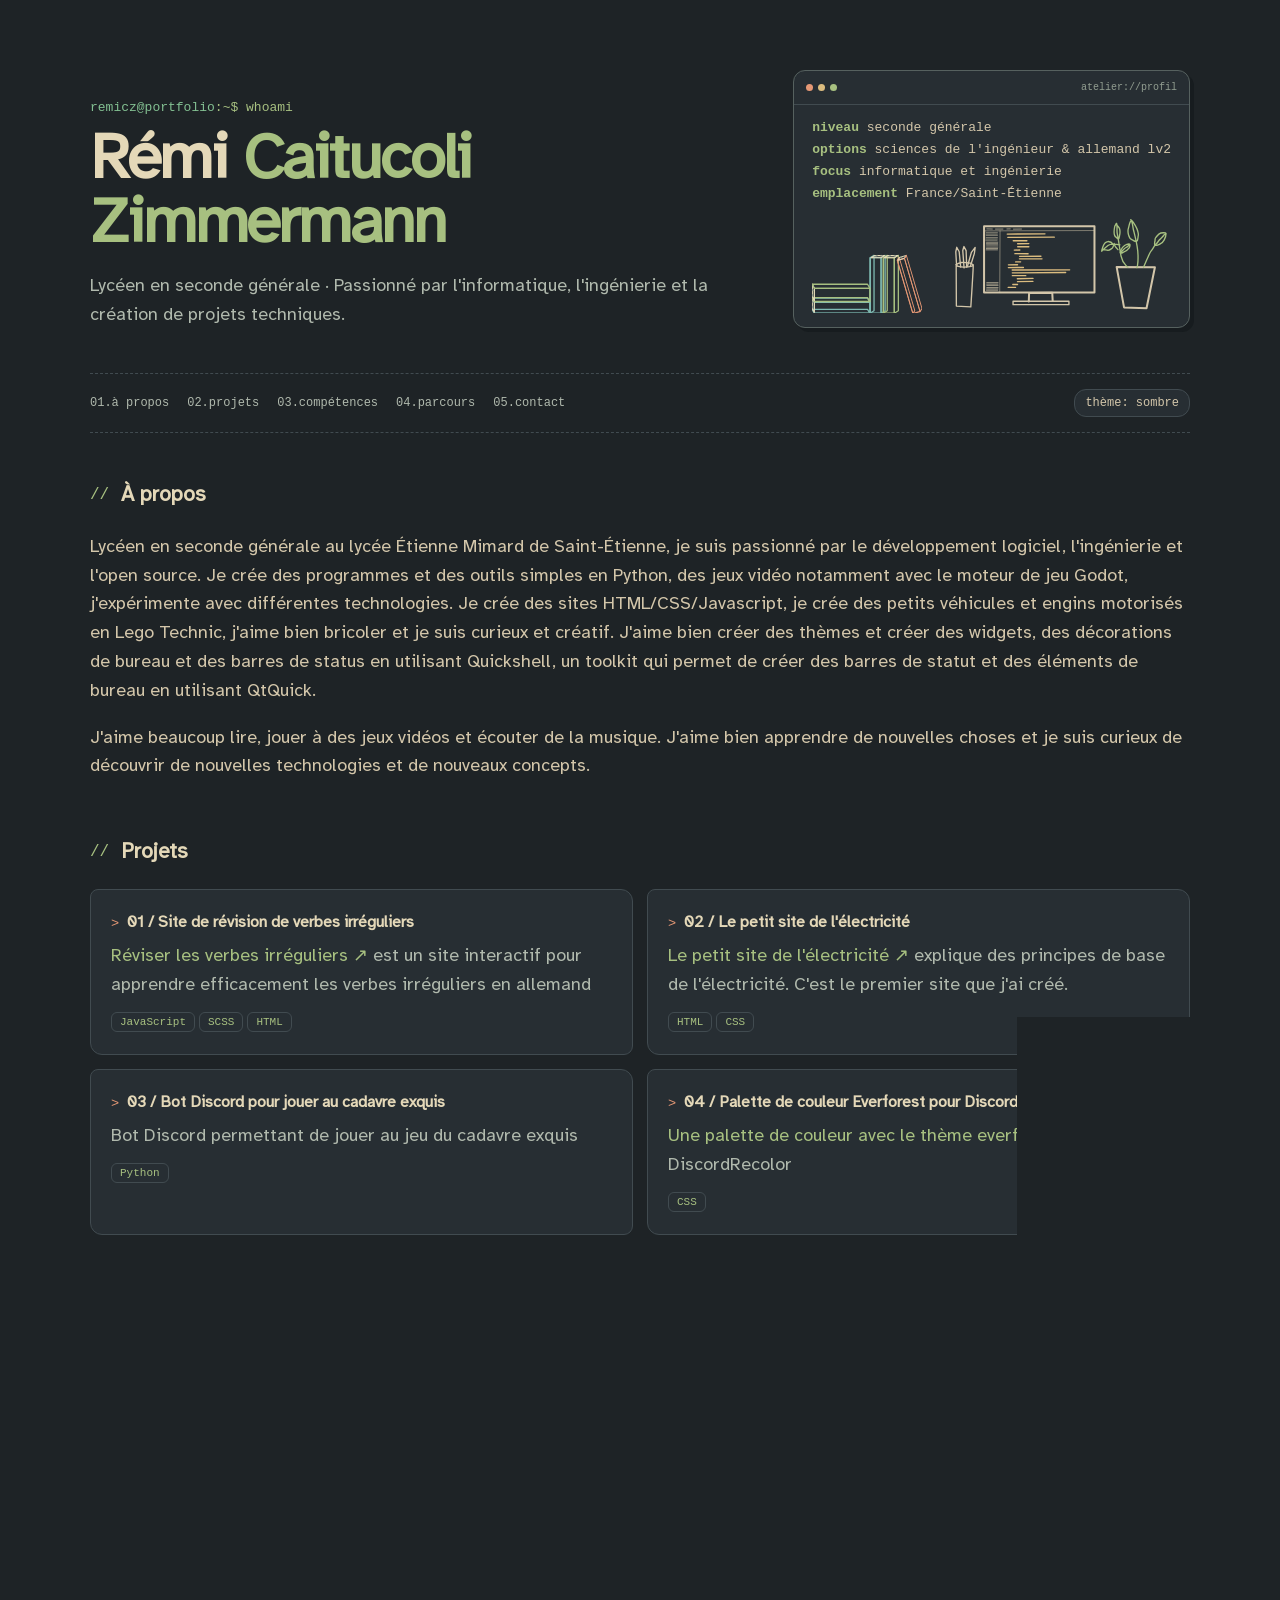
==== commit a1418a44: "ajout changement dans pas minimifié" ====
--- a/index pas minimifié.html
+++ b/index pas minimifié.html
@@ -4,7 +4,18 @@
 <meta charset="utf-8">
 <meta name="viewport" content="width=device-width,initial-scale=1">
 <title>Rémi Caitucoli Zimmermann — ~/CV</title>
+
 <meta name="description" content="CV de Rémi Caitucoli Zimmermann, lycéen passionné par l'informatique, l'ingénierie et les projets techniques.">
+<meta name="keywords" content="Rémi Caitucoli Zimmermann, CV, lycéen, informatique, HTML, Linux">
+<meta name="author" content="Rémi Caitucoli Zimmermann">
+
+<!-- carte réseau sociaux -->
+<meta property="og:title" content="Rémi Caitucoli Zimmermann — ~/CV">
+<meta property="og:description" content="CV de Rémi Caitucoli Zimmermann, lycéen passionné par l'informatique, l'ingénierie et les projets techniques.">
+<meta property="og:image" content="https://remicaitucolizim.github.io/meta-preview.png">
+<meta property="og:url" content="https://remicaitucolizim.github.io">
+<meta property="og:type" content="website">
+
 <link rel="preload" href="fonts/atkinson-hyperlegible-minimal-400-normal.woff2" as="font" type="font/woff2" crossorigin>
 <link rel="stylesheet" href="style.min.css">
 </head>
@@ -273,6 +284,7 @@
     <div><strong>Certification Pix</strong><p>Obtenue en troisième · niveau Avancé 1</p></div>
     <span class="skill-note__stamp">CERTIFIÉ</span>
 </aside>
+</div>
 
 </section>
 
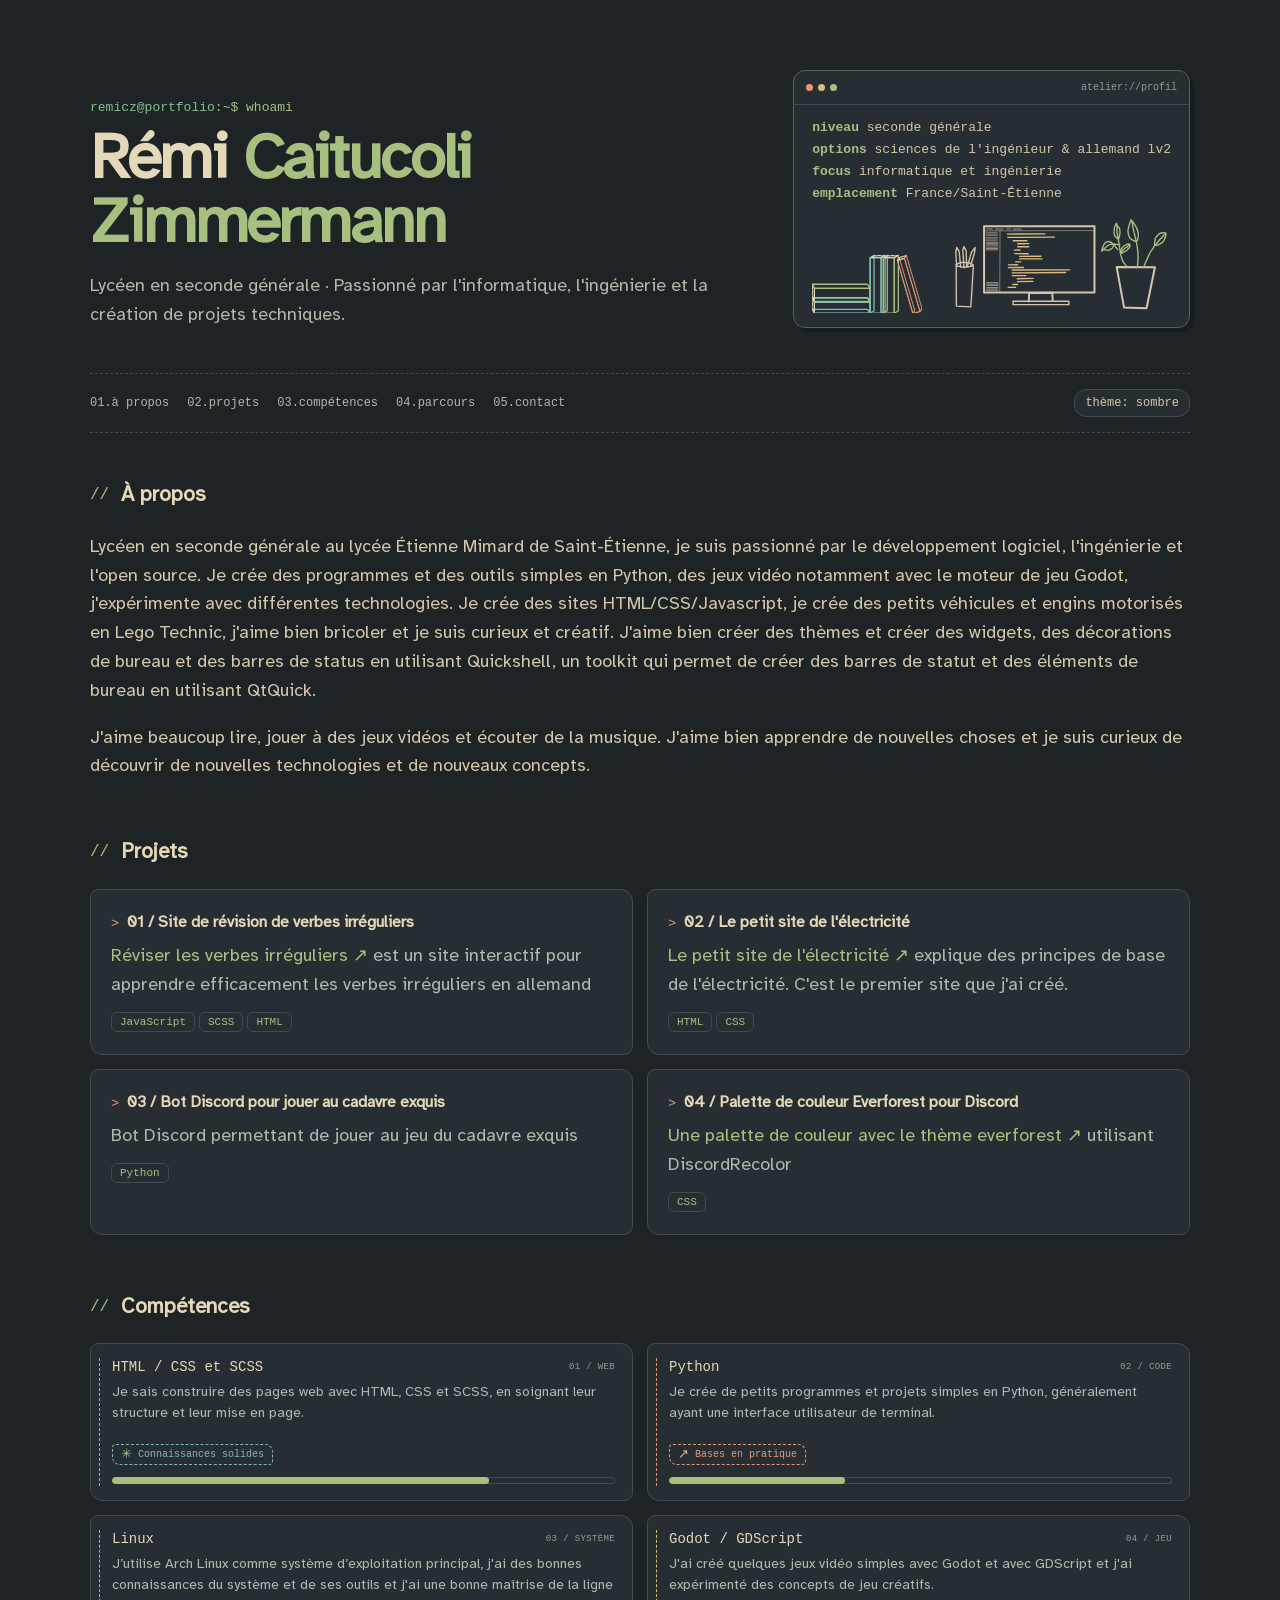
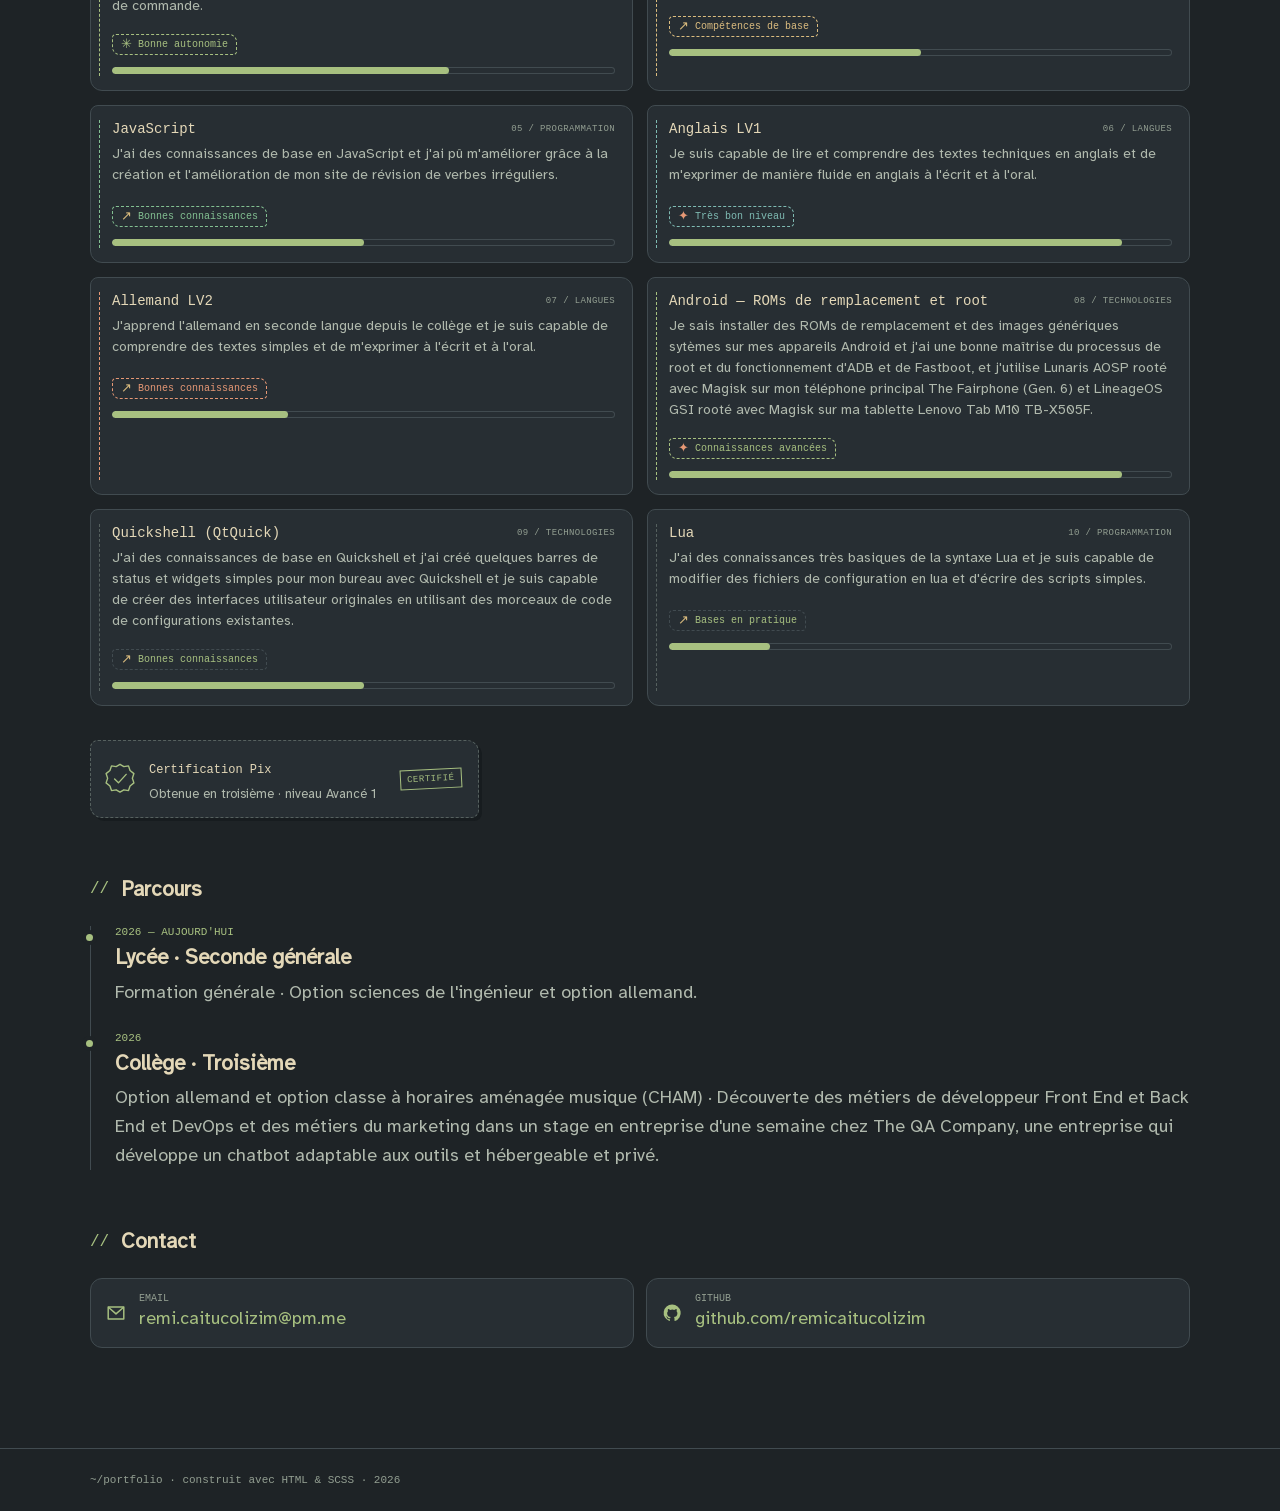
==== commit d1fa5710: "animation du changement thème plus rapide" ====
--- a/index pas minimifié.html
+++ b/index pas minimifié.html
@@ -342,6 +342,7 @@
 theme(saved||"night");
 btn.onclick=()=>theme(root.dataset.theme==="night"?"light":"night");
 
+//chargement police de caractères complète une fois que le site est complêtement chargé
 window.addEventListener("load",()=>{
 const loadFullFont=()=>{
 if(!document.fonts)return;
--- a/style.min.css
+++ b/style.min.css
@@ -1 +1 @@
-@keyframes page-enter{0%{opacity:0;transform:translateY(8px)}to{opacity:1;transform:translateY(0)}}@font-face{font-family:"Atkinson Hyperlegible Minimal";src:url(fonts/atkinson-hyperlegible-minimal-400-normal.woff2)format("woff2");font-weight:400;font-style:normal;font-display:swap}@font-face{font-family:"Atkinson Hyperlegible Full";src:url(fonts/atkinson-hyperlegible-full-400-normal.woff2)format("woff2");font-weight:400;font-style:normal;font-display:swap}:root{--bg:#1e2326;--bg-soft:#272e33;--card:#272e33;--card-hover:#2e383c;--text:#d3c6aa;--text-strong:#e4d8b8;--muted:#b0b9ad;--subtle:#929e91;--green:#a7c080;--green-dark:#83a598;--blue:#7fbbb3;--aqua:#83c092;--orange:#e69875;--yellow:#dbbc7f;--border:#414b50;--border-strong:#56615f;--shadow:#171c1f;--radius:12px;--max:1100px;--mono:"SFMono-Regular","Cascadia Code","Roboto Mono",Consolas,monospace;--sans:"Atkinson Hyperlegible Minimal",Verdana,Ubuntu,Inter,ui-sans-serif,system-ui,-apple-system,BlinkMacSystemFont,"Segoe UI",sans-serif;color-scheme:dark}.font-full{--sans:"Atkinson Hyperlegible Full",Verdana,Ubuntu,Inter,ui-sans-serif,system-ui,-apple-system,BlinkMacSystemFont,"Segoe UI",sans-serif}[data-theme=light]{--bg:#f3f1e5;--bg-soft:#e5e8d8;--card:#fbf7e9;--card-hover:#f1ecd9;--text:#46534d;--text-strong:#2f4037;--muted:#56645c;--subtle:#607066;--green:#4c7049;--green-dark:#426342;--blue:#3d718d;--aqua:#356f62;--orange:#a4513b;--yellow:#86651e;--border:#c9cbb5;--border-strong:#a9ae92;--shadow:#d9dece;color-scheme:light}*{box-sizing:border-box}body{margin:0;background:var(--bg);color:var(--text);font:18px/1.6 var(--sans);animation:page-enter .55s ease-out both;transition:background-color .4s ease,color .4s ease}a{color:var(--green);text-decoration:none}a:hover{color:var(--green-dark)}#theme-toggle,.card,.contact a,.skill,.terminal{border:1px solid var(--border);border-radius:var(--radius);background:var(--card)}::selection{color:var(--bg);background:var(--green-dark)}#theme-toggle:focus-visible,a:focus-visible{outline:2px solid var(--green);outline-offset:3px}.container{width:min(100% - 32px,var(--max));margin:auto}header{position:relative;padding:70px 0 0}.hero{display:grid;grid-template-columns:1fr auto;gap:30px;align-items:end;padding-bottom:45px;border-bottom:1px dashed var(--border)}.eyebrow{margin:0 0 10px;color:var(--green);font:13px var(--mono)}.eyebrow__prompt{color:var(--aqua)}h1,h2{margin:0;color:var(--text-strong)}h1{font-size:clamp(30px,5vw,68px);line-height:1;letter-spacing:-2px}.terminal b,h1 span{color:var(--green)}.subtitle{max-width:620px;margin:18px 0 0;color:var(--muted);font-size:18px}.section-head,nav{display:flex;align-items:center}nav{flex-wrap:wrap;gap:18px;padding:15px 0;border-bottom:1px dashed var(--border);font:12px var(--mono)}nav a{color:var(--muted)}main{padding:45px 0}section{margin-bottom:55px}.section-head{gap:12px;margin-bottom:20px}.section-head:before{content:"//";color:var(--green);font:16px var(--mono)}h2{font-size:21px}footer{padding:25px 0;border-top:1px solid var(--border);color:var(--subtle);font:11px var(--mono)}.terminal{overflow:hidden;min-width:245px;padding:0 18px 14px;border-color:var(--border-strong);box-shadow:4px 4px 0 var(--shadow);font:13px/1.7 var(--mono)}.terminal__bar{display:flex;justify-content:space-between;align-items:center;gap:12px;margin:0-18px 12px;padding:8px 12px;border-bottom:1px solid var(--border);color:var(--subtle);font-size:10px}.terminal__lights{display:flex;gap:5px}.terminal__lights i{width:7px;height:7px;border-radius:50%;background:var(--orange)}.terminal__lights i:nth-child(2){background:var(--yellow)}.terminal__lights i:nth-child(3){background:var(--green)}.terminal__details{padding-bottom:2px}.terminal__illustrations{display:flex;justify-content:space-between;align-items:flex-end;gap:8px;margin-top:8px}.terminal__books{display:block;width:36%;max-width:110px;flex:0 1 36%}.terminal__drawing{display:block;width:68%;max-width:220px;flex:0 1 68%}.book-lines,.book-page,.drawing-accent,.drawing-detail,.drawing-ink{fill:none;stroke-linecap:round;stroke-linejoin:round}.drawing-ink{stroke:var(--text)}.drawing-accent{stroke:var(--green);stroke-width:2}.drawing-detail{stroke:var(--yellow)}.book-detail{stroke:var(--subtle);stroke-width:.8}.book-page{stroke:var(--text-strong);stroke-width:1.4}.book-lines{stroke:currentColor;stroke-width:1.6}.book-lines--blue{color:var(--blue)}.book-lines--green{color:var(--green)}.book-lines--orange,.card h3::before{color:var(--orange)}#theme-toggle{margin-left:auto;padding:6px 10px;color:var(--text);cursor:pointer;font:12px var(--mono)}#theme-toggle:hover,.grid .card:hover{background:var(--card-hover);border-color:var(--border-strong)}.grid{display:grid;grid-template-columns:repeat(2,1fr);gap:14px}.grid .card:hover{transform:translateY(-4px) rotate(-.25deg);box-shadow:4px 5px 0 var(--shadow)}.card{height:100%;border-radius:8px 12px 9px 12px;padding:20px;transition:transform .22s ease,box-shadow .22s ease,border-color .22s ease,background-color .22s ease}.card h3,.item h3{color:var(--text-strong)}.card h3{margin:0 0 6px;font-size:16px}.card h3::before{content:"> ";font:.85em var(--mono)}.card p{margin:5px 0;color:var(--muted)}.highlight,.tag{color:var(--green)}.tag{display:inline-block;margin:8px 4px 0 0;padding:3px 8px;border:1px solid var(--border);border-radius:6px;font:11px var(--mono);transition:color .2s ease,border-color .2s ease,transform .2s ease}.card:hover .tag{transform:translateY(-1px);border-color:var(--green)}.timeline{padding-left:24px;border-left:1px solid var(--border)}.item{position:relative;margin-bottom:25px}.item:before{position:absolute;top:8px;left:-29px;width:7px;height:7px;border-radius:50%;background:var(--green);box-shadow:0 0 0 4px var(--bg);content:""}.item h3{margin:3px 0}.item p,.skill-note p{margin:0;color:var(--muted)}.date{color:var(--green);font:11px var(--mono)}.skills{display:grid;grid-template-columns:repeat(2,1fr);gap:14px}.skill{position:relative;overflow:hidden;border-radius:8px 12px 8px 12px;padding:15px 17px 16px 21px;box-shadow:inset 0 0 0 1px var(--bg-soft);transition:transform .2s ease,border-color .2s ease,background-color .2s ease}.skill::before{position:absolute;top:14px;bottom:14px;left:8px;border-left:1px dashed var(--skill-accent,var(--border-strong));content:""}.contact a:hover,.skill:hover{transform:translateY(-3px);background:var(--card-hover)}.skill:hover{border-color:var(--skill-accent,var(--green))}.skill:hover .skill-bar span{filter:brightness(1.12)}.skill--web{--skill-accent:var(--blue)}.skill--python{--skill-accent:var(--orange)}.skill--linux{--skill-accent:var(--green)}.skill--godot{--skill-accent:var(--yellow)}.skill--javascript{--skill-accent:var(--aqua)}.skill--english{--skill-accent:var(--blue)}.skill--german{--skill-accent:var(--orange)}.skill--androidrom{--skill-accent:var(--green)}.skill--75{--level:75%}.skill--50{--level:50%}.skill--67{--level:67%}.skill--35{--level:35%}.skill--90{--level:90%}.skill--20{--level:20%}.skill-head{display:flex;align-items:center;gap:10px;margin-bottom:6px}.skill-name,.skill-note strong{color:var(--text-strong);font:14px var(--mono)}.skill-index{margin-left:auto;color:var(--subtle);font:9px var(--mono);letter-spacing:.04em}.skill-description{min-height:3.2em;margin:0 0 12px;color:var(--muted);font-size:14px;line-height:1.5}.skill-level{display:inline-flex;align-items:center;gap:6px;margin-bottom:12px;padding:3px 8px;border:1px dashed var(--skill-accent,var(--border));border-radius:4px 8px 4px 8px;color:var(--skill-accent,var(--green));font:10px var(--mono)}.skill-level__mark{font-size:13px;line-height:1}.skill-level--solid .skill-level__mark{color:var(--green)}.skill-level--learning .skill-level__mark{color:var(--yellow)}.skill-level--advanced .skill-level__mark{color:var(--orange)}.skill-bar{height:7px;overflow:hidden;border-radius:99px;background:var(--bg-soft);box-shadow:inset 0 0 0 1px var(--border)}.skill-bar span{display:block;width:var(--level);height:100%;border-radius:inherit;background:var(--green);transition:filter .2s ease}.contact a,.skill-note{display:flex;align-items:center;gap:12px}.skill-note{width:fit-content;margin-top:20px;padding:12px 16px 12px 12px;border:1px dashed var(--border-strong);border-radius:8px 12px 8px 12px;background:var(--card);box-shadow:3px 3px 0 var(--shadow)}.skill-note__drawing{width:34px;height:34px;flex:0 0 auto;fill:none;stroke:var(--green);stroke-linecap:round;stroke-linejoin:round;stroke-width:1.8}.skill-note strong{font:12px var(--mono)}.skill-note p{margin:2px 0 0;font-size:13px}.skill-note__stamp{margin-left:12px;padding:4px 6px;transform:rotate(-3deg);border:1px solid var(--green);color:var(--green);font:9px var(--mono);letter-spacing:.06em}.contact{display:grid;grid-template-columns:repeat(2,minmax(0,1fr));gap:12px}.contact a{padding:14px;transition:transform .2s ease,border-color .2s ease,background-color .2s ease}.contact a:hover{border-color:var(--green)}.contact small{display:block;color:var(--subtle);font:10px var(--mono)}.contact__icon{width:22px;height:22px;flex:0 0 auto;fill:none;stroke:var(--green);stroke-linecap:round;stroke-linejoin:round;stroke-width:1.6}.contact a:last-child .contact__icon{fill:var(--green);stroke:none}@media (prefers-reduced-motion:reduce){*,::after,::before{scroll-behavior:auto!important;animation-duration:.01ms!important;animation-iteration-count:1!important;transition-duration:.01ms!important}}@media (max-width:700px){header{padding-top:45px}.hero{grid-template-columns:1fr;padding-bottom:30px}.terminal{min-width:0}.terminal__books{width:26%}.terminal__drawing{width:68%}.contact,.grid,.skills{grid-template-columns:1fr}main{padding-top:32px}#theme-toggle{margin-left:0}}+@font-face{font-family:"Atkinson Hyperlegible Minimal";src:url("fonts/atkinson-hyperlegible-minimal-400-normal.woff2") format("woff2");font-weight:400;font-style:normal;font-display:swap}@font-face{font-family:"Atkinson Hyperlegible Full";src:url("fonts/atkinson-hyperlegible-full-400-normal.woff2") format("woff2");font-weight:400;font-style:normal;font-display:swap}:root{--bg: #1e2326;--bg-soft: #272e33;--card: #272e33;--card-hover: #2e383c;--text: #d3c6aa;--text-strong: #e4d8b8;--muted: #b0b9ad;--subtle: #929e91;--green: #a7c080;--green-dark: #83a598;--blue: #7fbbb3;--aqua: #83c092;--orange: #e69875;--yellow: #dbbc7f;--border: #414b50;--border-strong: #56615f;--shadow: #171c1f;--radius: 12px;--max: 1100px;--mono: "SFMono-Regular", "Cascadia Code", "Roboto Mono", Consolas, monospace;--sans: "Atkinson Hyperlegible Minimal", Verdana, Ubuntu, Inter, ui-sans-serif, system-ui, -apple-system, BlinkMacSystemFont, "Segoe UI", sans-serif;color-scheme:dark}.font-full{--sans: "Atkinson Hyperlegible Full", Verdana, Ubuntu, Inter, ui-sans-serif, system-ui, -apple-system, BlinkMacSystemFont, "Segoe UI", sans-serif}[data-theme=light]{--bg: #f3f1e5;--bg-soft: #e5e8d8;--card: #fbf7e9;--card-hover: #f1ecd9;--text: #46534d;--text-strong: #2f4037;--muted: #56645c;--subtle: #607066;--green: #4c7049;--green-dark: #426342;--blue: #3d718d;--aqua: #356f62;--orange: #a4513b;--yellow: #86651e;--border: #c9cbb5;--border-strong: #a9ae92;--shadow: #d9dece;color-scheme:light}*{box-sizing:border-box}body{margin:0;background:var(--bg);color:var(--text);font:18px/1.6 var(--sans);animation:page-enter .55s ease-out both;transition:background-color .2s ease,color .2s ease}@keyframes page-enter{from{opacity:0;transform:translateY(8px)}to{opacity:1;transform:translateY(0)}}a{color:var(--green);text-decoration:none}a:hover{color:var(--green-dark)}.terminal,.card,.skill,#theme-toggle,.contact a{border:1px solid var(--border);border-radius:var(--radius);background:var(--card)}::selection{color:var(--bg);background:var(--green-dark)}a:focus-visible,#theme-toggle:focus-visible{outline:2px solid var(--green);outline-offset:3px}.container{width:min(100% - 32px,var(--max));margin:auto}header{position:relative;padding:70px 0 0}.hero{display:grid;grid-template-columns:1fr auto;gap:30px;align-items:end;padding-bottom:45px;border-bottom:1px dashed var(--border)}.eyebrow{margin:0 0 10px;color:var(--green);font:13px var(--mono)}.eyebrow__prompt{color:var(--aqua)}h1{margin:0;color:var(--text-strong);font-size:clamp(30px,5vw,68px);line-height:1;letter-spacing:-2px}h1 span{color:var(--green)}.subtitle{max-width:620px;margin:18px 0 0;color:var(--muted);font-size:18px}nav{display:flex;flex-wrap:wrap;align-items:center;gap:18px;padding:15px 0;border-bottom:1px dashed var(--border);font:12px var(--mono)}nav a{color:var(--muted)}main{padding:45px 0}section{margin-bottom:55px}.section-head{display:flex;align-items:center;gap:12px;margin-bottom:20px}.section-head:before{content:"//";color:var(--green);font:16px var(--mono)}h2{margin:0;color:var(--text-strong);font-size:21px}footer{padding:25px 0;border-top:1px solid var(--border);color:var(--subtle);font:11px var(--mono)}.terminal{overflow:hidden;min-width:245px;padding:0 18px 14px;border-color:var(--border-strong);box-shadow:4px 4px 0 var(--shadow);font:13px/1.7 var(--mono)}.terminal__bar{display:flex;justify-content:space-between;align-items:center;gap:12px;margin:0 -18px 12px;padding:8px 12px;border-bottom:1px solid var(--border);color:var(--subtle);font-size:10px}.terminal__lights{display:flex;gap:5px}.terminal__lights i{width:7px;height:7px;border-radius:50%;background:var(--orange)}.terminal__lights i:nth-child(2){background:var(--yellow)}.terminal__lights i:nth-child(3){background:var(--green)}.terminal__details{padding-bottom:2px}.terminal__illustrations{display:flex;justify-content:space-between;align-items:flex-end;gap:8px;margin-top:8px}.terminal__books{display:block;width:36%;max-width:110px;flex:0 1 36%}.terminal__drawing{display:block;width:68%;max-width:220px;flex:0 1 68%}.terminal b{color:var(--green)}.drawing-ink,.drawing-accent,.drawing-detail,.book-lines,.book-page{fill:none;stroke-linecap:round;stroke-linejoin:round}.drawing-ink{stroke:var(--text)}.drawing-accent{stroke:var(--green);stroke-width:2}.drawing-detail{stroke:var(--yellow)}.book-detail{stroke:var(--subtle);stroke-width:.8}.book-page{stroke:var(--text-strong);stroke-width:1.4}.book-lines{stroke:currentColor;stroke-width:1.6;stroke-linecap:round;stroke-linejoin:round}.book-lines--blue{color:var(--blue)}.book-lines--green{color:var(--green)}.book-lines--orange{color:var(--orange)}#theme-toggle{margin-left:auto;padding:6px 10px;color:var(--text);cursor:pointer;font:12px var(--mono)}#theme-toggle:hover{background:var(--card-hover);border-color:var(--border-strong)}.grid{display:grid;grid-template-columns:repeat(2, 1fr);gap:14px}.grid .card:hover{transform:translateY(-4px) rotate(-0.25deg);border-color:var(--border-strong);background:var(--card-hover);box-shadow:4px 5px 0 var(--shadow)}.grid .card:focus-visible{outline:2px solid var(--green);outline-offset:3px}.card{height:100%;border-radius:8px 12px 9px 12px;padding:20px;transition:transform .22s ease,box-shadow .22s ease,border-color .22s ease,background-color .22s ease}.card h3{margin:0 0 6px;color:var(--text-strong);font-size:16px}.card h3::before{color:var(--orange);content:"> ";font:.85em var(--mono)}.card p{margin:5px 0;color:var(--muted)}.highlight{color:var(--green)}.tag{display:inline-block;margin:8px 4px 0 0;padding:3px 8px;border:1px solid var(--border);border-radius:6px;color:var(--green);font:11px var(--mono);transition:color .2s ease,border-color .2s ease,transform .2s ease}.card:hover .tag{transform:translateY(-1px);border-color:var(--green)}.timeline{padding-left:24px;border-left:1px solid var(--border)}.item{position:relative;margin-bottom:25px}.item:before{position:absolute;top:8px;left:-29px;width:7px;height:7px;border-radius:50%;background:var(--green);box-shadow:0 0 0 4px var(--bg);content:""}.item h3{margin:3px 0;color:var(--text-strong)}.item p{margin:0;color:var(--muted)}.date{color:var(--green);font:11px var(--mono)}.skills{display:grid;grid-template-columns:repeat(2, 1fr);gap:14px}.skill{position:relative;overflow:hidden;border-radius:8px 12px 8px 12px;padding:15px 17px 16px 21px;box-shadow:inset 0 0 0 1px var(--bg-soft);transition:transform .2s ease,border-color .2s ease,background-color .2s ease}.skill::before{position:absolute;top:14px;bottom:14px;left:8px;border-left:1px dashed var(--skill-accent, var(--border-strong));content:""}.skill:hover{transform:translateY(-3px);border-color:var(--skill-accent, var(--green));background:var(--card-hover)}.skill:hover .skill-bar span{filter:brightness(1.12)}.skill--web{--skill-accent: var(--blue)}.skill--python{--skill-accent: var(--orange)}.skill--linux{--skill-accent: var(--green)}.skill--godot{--skill-accent: var(--yellow)}.skill--javascript{--skill-accent: var(--aqua)}.skill--english{--skill-accent: var(--blue)}.skill--german{--skill-accent: var(--orange)}.skill--androidrom{--skill-accent: var(--green)}.skill--75{--level: 75%}.skill--50{--level: 50%}.skill--67{--level: 67%}.skill--35{--level: 35%}.skill--90{--level: 90%}.skill--20{--level: 20%}.skill-head{display:flex;align-items:center;gap:10px;margin-bottom:6px}.skill-name{color:var(--text-strong);font:14px var(--mono)}.skill-index{margin-left:auto;color:var(--subtle);font:9px var(--mono);letter-spacing:.04em}.skill-description{min-height:3.2em;margin:0 0 12px;color:var(--muted);font-size:14px;line-height:1.5}.skill-level{display:inline-flex;align-items:center;gap:6px;margin-bottom:12px;padding:3px 8px;border:1px dashed var(--skill-accent, var(--border));border-radius:4px 8px 4px 8px;color:var(--skill-accent, var(--green));font:10px var(--mono)}.skill-level__mark{font-size:13px;line-height:1}.skill-level--solid .skill-level__mark{color:var(--green)}.skill-level--learning .skill-level__mark{color:var(--yellow)}.skill-level--advanced .skill-level__mark{color:var(--orange)}.skill-bar{height:7px;overflow:hidden;border-radius:99px;background:var(--bg-soft);box-shadow:inset 0 0 0 1px var(--border)}.skill-bar span{display:block;width:var(--level);height:100%;border-radius:inherit;background:var(--green);transition:filter .2s ease}.skill-note{display:flex;width:fit-content;align-items:center;gap:12px;margin-top:20px;padding:12px 16px 12px 12px;border:1px dashed var(--border-strong);border-radius:8px 12px 8px 12px;background:var(--card);box-shadow:3px 3px 0 var(--shadow)}.skill-note__drawing{width:34px;height:34px;flex:0 0 auto;fill:none;stroke:var(--green);stroke-linecap:round;stroke-linejoin:round;stroke-width:1.8}.skill-note strong{color:var(--text-strong);font:12px var(--mono)}.skill-note p{margin:2px 0 0;color:var(--muted);font-size:13px}.skill-note__stamp{margin-left:12px;padding:4px 6px;transform:rotate(-3deg);border:1px solid var(--green);color:var(--green);font:9px var(--mono);letter-spacing:.06em}.contact{display:grid;grid-template-columns:repeat(2, minmax(0, 1fr));gap:12px}.contact a{display:flex;align-items:center;gap:12px;padding:14px;transition:transform .2s ease,border-color .2s ease,background-color .2s ease}.contact a:hover{transform:translateY(-3px);border-color:var(--green);background:var(--card-hover)}.contact small{display:block;color:var(--subtle);font:10px var(--mono)}.contact__icon{width:22px;height:22px;flex:0 0 auto;fill:none;stroke:var(--green);stroke-linecap:round;stroke-linejoin:round;stroke-width:1.6}.contact a:last-child .contact__icon{fill:var(--green);stroke:none}@media(prefers-reduced-motion: reduce){*,*::before,*::after{scroll-behavior:auto !important;animation-duration:.01ms !important;animation-iteration-count:1 !important;transition-duration:.01ms !important}}@media(max-width: 700px){header{padding-top:45px}.hero{grid-template-columns:1fr;padding-bottom:30px}.terminal{min-width:0}.terminal__books{width:26%}.terminal__drawing{width:68%}.grid,.skills,.contact{grid-template-columns:1fr}main{padding-top:32px}#theme-toggle{margin-left:0}}
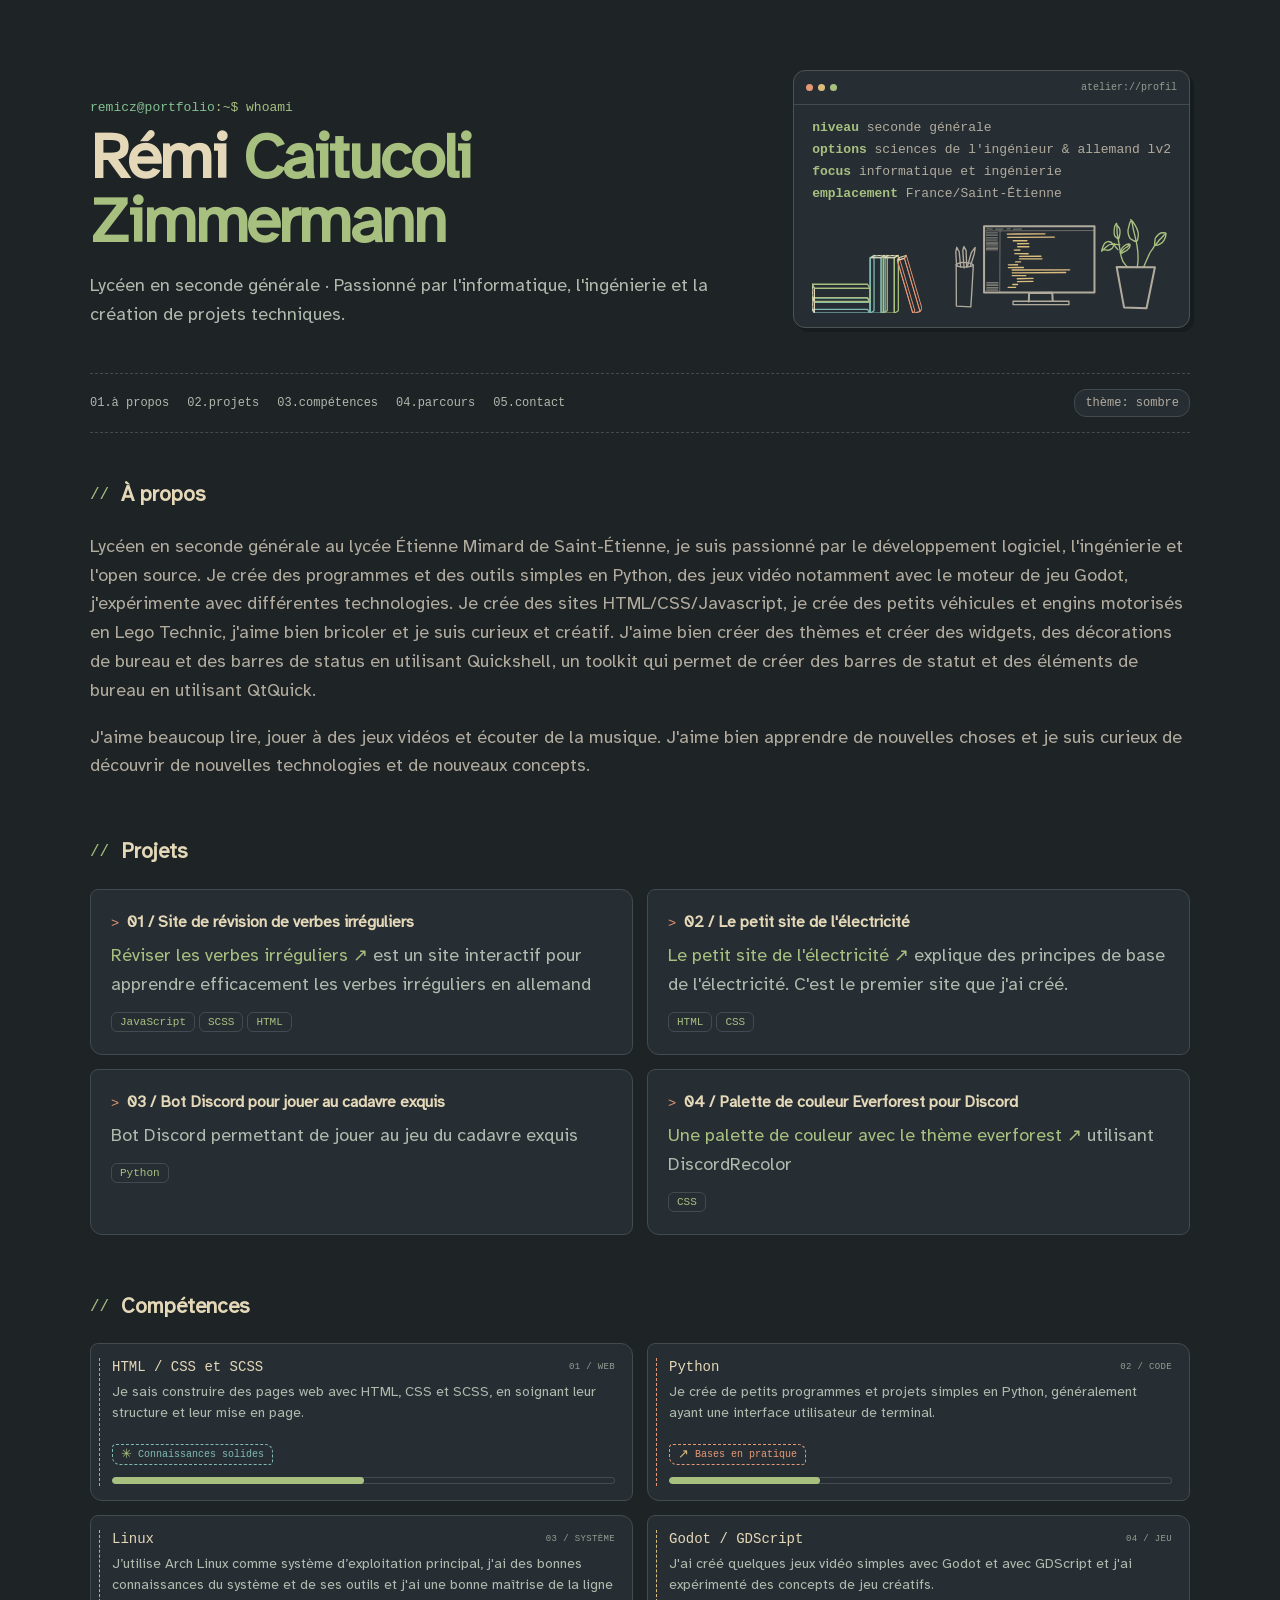
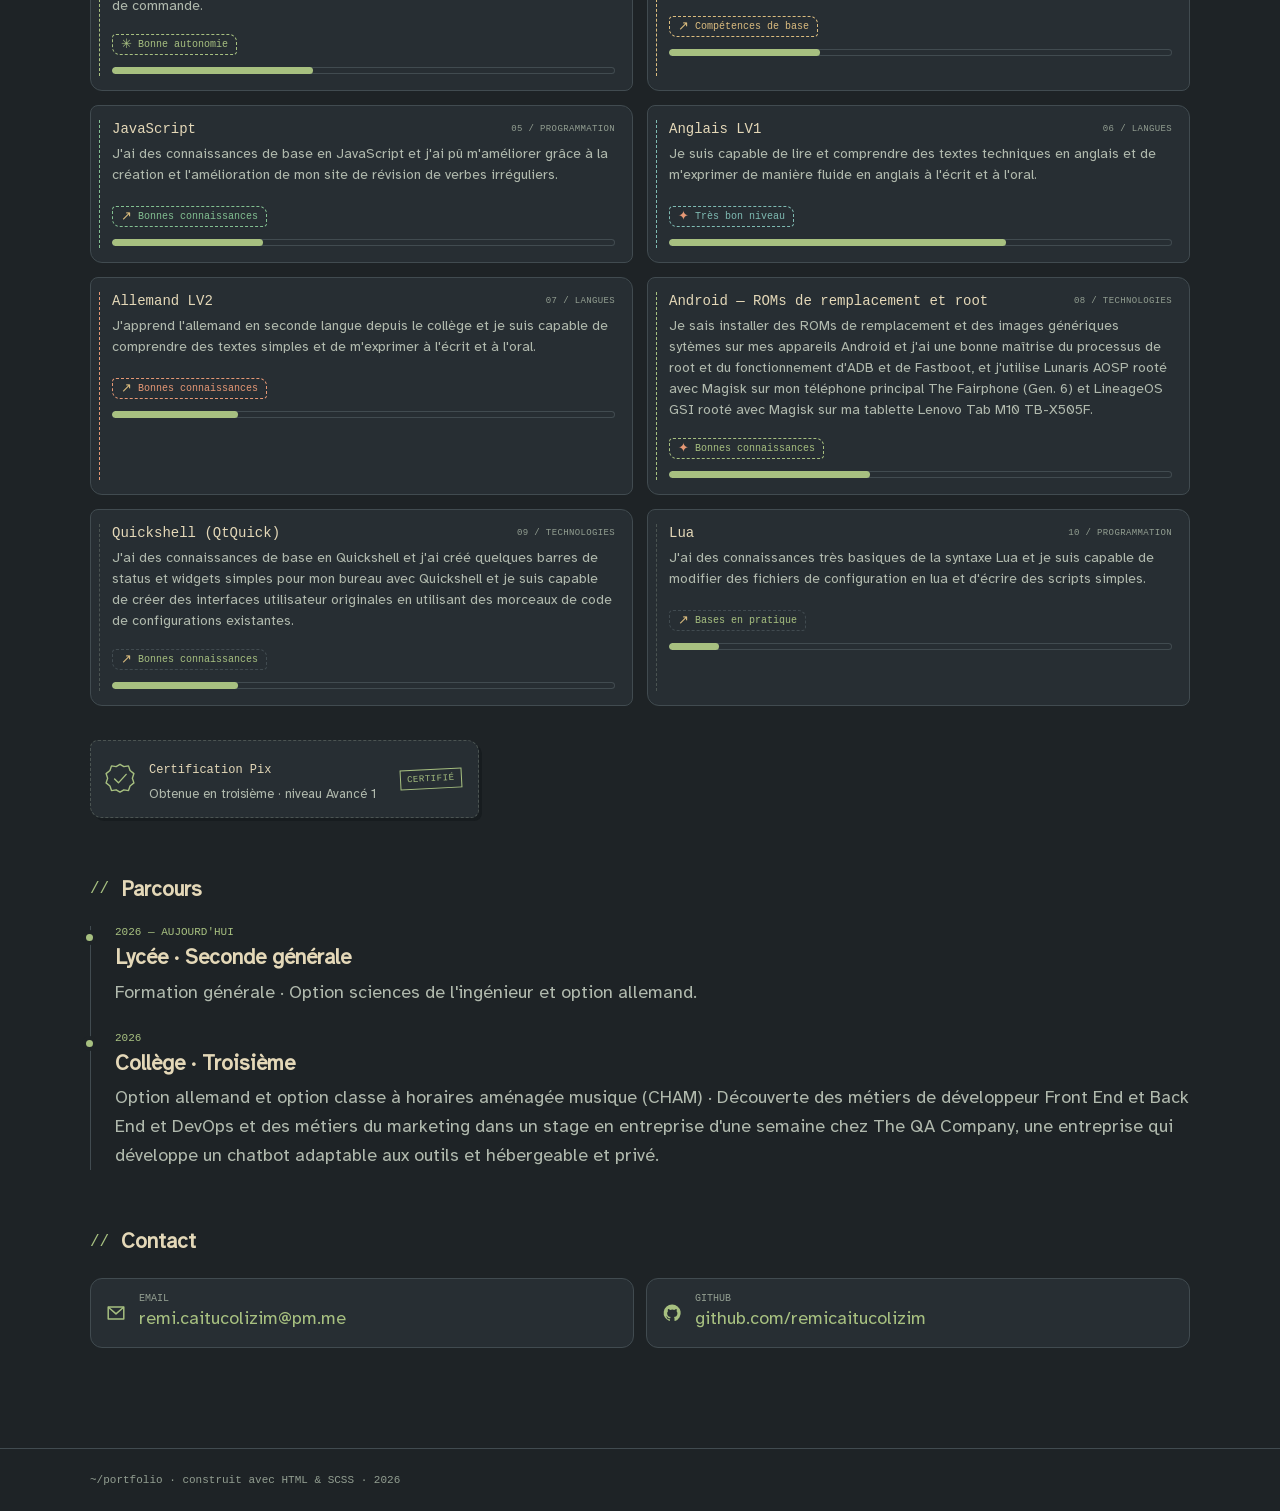
==== commit f2db8731: "ajustement compétences et thème" ====
--- a/index pas minimifié.html
+++ b/index pas minimifié.html
@@ -206,70 +206,70 @@
     <h2>Compétences</h2>
 </div>
 <div class="skills">
-<article class="skill skill--75 skill--web">
+<article class="skill skill--50 skill--web">
     <div class="skill-head"><span class="skill-name">HTML / CSS et SCSS</span><span class="skill-index">01 / WEB</span></div>
     <p class="skill-description">Je sais construire des pages web avec HTML, CSS et SCSS, en soignant leur structure et leur mise en page.</p>
     <div class="skill-level skill-level--solid"><span class="skill-level__mark" aria-hidden="true">✳</span>Connaissances solides</div>
     <div class="skill-bar" role="progressbar" aria-label="Niveau en HTML et CSS" aria-valuenow="75" aria-valuemin="0" aria-valuemax="100"><span></span></div>
 </article>
 
-<article class="skill skill--35 skill--python">
+<article class="skill skill--30 skill--python">
     <div class="skill-head"><span class="skill-name">Python</span><span class="skill-index">02 / CODE</span></div>
     <p class="skill-description">Je crée de petits programmes et projets simples en Python, généralement ayant une interface utilisateur de terminal.</p>
     <div class="skill-level skill-level--learning"><span class="skill-level__mark" aria-hidden="true">↗</span>Bases en pratique</div>
     <div class="skill-bar" role="progressbar" aria-label="Niveau en Python" aria-valuenow="35" aria-valuemin="0" aria-valuemax="100"><span></span></div>
 </article>
 
-<article class="skill skill--67 skill--linux">
+<article class="skill skill--40 skill--linux">
     <div class="skill-head"><span class="skill-name">Linux</span><span class="skill-index">03 / SYSTÈME</span></div>
     <p class="skill-description">J’utilise Arch Linux comme système d’exploitation principal, j'ai des bonnes connaissances du système et de ses outils et j'ai une bonne maîtrise de la ligne de commande.</p>
     <div class="skill-level skill-level--solid"><span class="skill-level__mark" aria-hidden="true">✳</span>Bonne autonomie</div>
     <div class="skill-bar" role="progressbar" aria-label="Niveau en Linux" aria-valuenow="67" aria-valuemin="0" aria-valuemax="100"><span></span></div>
 </article>
 
-<article class="skill skill--50 skill--godot">
+<article class="skill skill--30 skill--godot">
     <div class="skill-head"><span class="skill-name">Godot / GDScript</span><span class="skill-index">04 / JEU</span></div>
     <p class="skill-description">J'ai créé quelques jeux vidéo simples avec Godot et avec GDScript et j'ai expérimenté des concepts de jeu créatifs.</p>
     <div class="skill-level skill-level--learning"><span class="skill-level__mark" aria-hidden="true">↗</span>Compétences de base</div>
     <div class="skill-bar" role="progressbar" aria-label="Niveau en Godot et GDScript" aria-valuenow="50" aria-valuemin="0" aria-valuemax="100"><span></span></div>
 </article>
 
-<article class="skill skill--50 skill--javascript">
+<article class="skill skill--30 skill--javascript">
     <div class="skill-head"><span class="skill-name">JavaScript</span><span class="skill-index">05 / PROGRAMMATION</span></div>
     <p class="skill-description">J'ai des connaissances de base en JavaScript et j'ai pû m'améliorer grâce à la création et l'amélioration de mon site de révision de verbes irréguliers.</p>
     <div class="skill-level skill-level--learning"><span class="skill-level__mark" aria-hidden="true">↗</span>Bonnes connaissances</div>
     <div class="skill-bar" role="progressbar" aria-label="Niveau en JavaScript" aria-valuenow="50" aria-valuemin="0" aria-valuemax="100"><span></span></div>
 </article>
 
-<article class="skill skill--90 skill--english">
+<article class="skill skill--67 skill--english">
     <div class="skill-head"><span class="skill-name">Anglais LV1</span><span class="skill-index">06 / LANGUES</span></div>
     <p class="skill-description">Je suis capable de lire et comprendre des textes techniques en anglais et de m'exprimer de manière fluide en anglais à l'écrit et à l'oral.</p>
     <div class="skill-level skill-level--advanced"><span class="skill-level__mark" aria-hidden="true">✦</span>Très bon niveau</div>
     <div class="skill-bar" role="progressbar" aria-label="Niveau en anglais" aria-valuenow="90" aria-valuemin="0" aria-valuemax="100"><span></span></div>
 </article>
 
-<article class="skill skill--35 skill--german">
+<article class="skill skill--25 skill--german">
     <div class="skill-head"><span class="skill-name">Allemand LV2</span><span class="skill-index">07 / LANGUES</span></div>
     <p class="skill-description">J'apprend l'allemand en seconde langue depuis le collège et je suis capable de comprendre des textes simples et de m'exprimer à l'écrit et à l'oral.</p>
     <div class="skill-level skill-level--learning"><span class="skill-level__mark" aria-hidden="true">↗</span>Bonnes connaissances</div>
     <div class="skill-bar" role="progressbar" aria-label="Niveau en allemand" aria-valuenow="35" aria-valuemin="0" aria-valuemax="100"><span></span></div>
 </article>
 
-<article class="skill skill--90 skill--androidrom">
+<article class="skill skill--40 skill--androidrom">
     <div class="skill-head"><span class="skill-name">Android — ROMs de remplacement et root</span><span class="skill-index">08 / TECHNOLOGIES</span></div>
     <p class="skill-description">Je sais installer des ROMs de remplacement et des images génériques sytèmes sur mes appareils Android et j'ai une bonne maîtrise du processus de root et du fonctionnement d'ADB et de Fastboot, et j'utilise Lunaris AOSP rooté avec Magisk sur mon téléphone principal The Fairphone (Gen. 6) et LineageOS GSI rooté avec Magisk sur ma tablette Lenovo Tab M10 TB-X505F.</p>
-    <div class="skill-level skill-level--advanced"><span class="skill-level__mark" aria-hidden="true">✦</span>Connaissances avancées</div>
+    <div class="skill-level skill-level--advanced"><span class="skill-level__mark" aria-hidden="true">✦</span>Bonnes connaissances</div>
     <div class="skill-bar" role="progressbar" aria-label="Niveau en installation de ROMs et de root" aria-valuenow="90" aria-valuemin="0" aria-valuemax="100"><span></span></div>
 </article>
 
-<article class="skill skill--50">
+<article class="skill skill--25">
     <div class="skill-head"><span class="skill-name">Quickshell (QtQuick)</span><span class="skill-index">09 / TECHNOLOGIES</span></div>
     <p class="skill-description">J'ai des connaissances de base en Quickshell et j'ai créé quelques barres de status et widgets simples pour mon bureau avec Quickshell et je suis capable de créer des interfaces utilisateur originales en utilisant des morceaux de code de configurations existantes.</p>
     <div class="skill-level skill-level--learning"><span class="skill-level__mark" aria-hidden="true">↗</span>Bonnes connaissances</div>
-    <div class="skill-bar" role="progressbar" aria-label="Niveau en Quickshell" aria-valuenow="50" aria-valuemin="0" aria-valuemax="100"><span></span></div>
-</article>
-
-<article class="skill skill--20">
+    <div class="skill-bar" role="progressbar" aria-label="Niveau en Quickshell" aria-valuenow="35" aria-valuemin="0" aria-valuemax="100"><span></span></div>
+</article>
+
+<article class="skill skill--10">
     <div class="skill-head"><span class="skill-name">Lua</span><span class="skill-index">10 / PROGRAMMATION</span></div>
     <p class="skill-description">J'ai des connaissances très basiques de la syntaxe Lua et je suis capable de modifier des fichiers de configuration en lua et d'écrire des scripts simples.</p>
     <div class="skill-level skill-level--learning"><span class="skill-level__mark" aria-hidden="true">↗</span>Bases en pratique</div>
--- a/style.min.css
+++ b/style.min.css
@@ -1 +1 @@
-@font-face{font-family:"Atkinson Hyperlegible Minimal";src:url("fonts/atkinson-hyperlegible-minimal-400-normal.woff2") format("woff2");font-weight:400;font-style:normal;font-display:swap}@font-face{font-family:"Atkinson Hyperlegible Full";src:url("fonts/atkinson-hyperlegible-full-400-normal.woff2") format("woff2");font-weight:400;font-style:normal;font-display:swap}:root{--bg: #1e2326;--bg-soft: #272e33;--card: #272e33;--card-hover: #2e383c;--text: #d3c6aa;--text-strong: #e4d8b8;--muted: #b0b9ad;--subtle: #929e91;--green: #a7c080;--green-dark: #83a598;--blue: #7fbbb3;--aqua: #83c092;--orange: #e69875;--yellow: #dbbc7f;--border: #414b50;--border-strong: #56615f;--shadow: #171c1f;--radius: 12px;--max: 1100px;--mono: "SFMono-Regular", "Cascadia Code", "Roboto Mono", Consolas, monospace;--sans: "Atkinson Hyperlegible Minimal", Verdana, Ubuntu, Inter, ui-sans-serif, system-ui, -apple-system, BlinkMacSystemFont, "Segoe UI", sans-serif;color-scheme:dark}.font-full{--sans: "Atkinson Hyperlegible Full", Verdana, Ubuntu, Inter, ui-sans-serif, system-ui, -apple-system, BlinkMacSystemFont, "Segoe UI", sans-serif}[data-theme=light]{--bg: #f3f1e5;--bg-soft: #e5e8d8;--card: #fbf7e9;--card-hover: #f1ecd9;--text: #46534d;--text-strong: #2f4037;--muted: #56645c;--subtle: #607066;--green: #4c7049;--green-dark: #426342;--blue: #3d718d;--aqua: #356f62;--orange: #a4513b;--yellow: #86651e;--border: #c9cbb5;--border-strong: #a9ae92;--shadow: #d9dece;color-scheme:light}*{box-sizing:border-box}body{margin:0;background:var(--bg);color:var(--text);font:18px/1.6 var(--sans);animation:page-enter .55s ease-out both;transition:background-color .2s ease,color .2s ease}@keyframes page-enter{from{opacity:0;transform:translateY(8px)}to{opacity:1;transform:translateY(0)}}a{color:var(--green);text-decoration:none}a:hover{color:var(--green-dark)}.terminal,.card,.skill,#theme-toggle,.contact a{border:1px solid var(--border);border-radius:var(--radius);background:var(--card)}::selection{color:var(--bg);background:var(--green-dark)}a:focus-visible,#theme-toggle:focus-visible{outline:2px solid var(--green);outline-offset:3px}.container{width:min(100% - 32px,var(--max));margin:auto}header{position:relative;padding:70px 0 0}.hero{display:grid;grid-template-columns:1fr auto;gap:30px;align-items:end;padding-bottom:45px;border-bottom:1px dashed var(--border)}.eyebrow{margin:0 0 10px;color:var(--green);font:13px var(--mono)}.eyebrow__prompt{color:var(--aqua)}h1{margin:0;color:var(--text-strong);font-size:clamp(30px,5vw,68px);line-height:1;letter-spacing:-2px}h1 span{color:var(--green)}.subtitle{max-width:620px;margin:18px 0 0;color:var(--muted);font-size:18px}nav{display:flex;flex-wrap:wrap;align-items:center;gap:18px;padding:15px 0;border-bottom:1px dashed var(--border);font:12px var(--mono)}nav a{color:var(--muted)}main{padding:45px 0}section{margin-bottom:55px}.section-head{display:flex;align-items:center;gap:12px;margin-bottom:20px}.section-head:before{content:"//";color:var(--green);font:16px var(--mono)}h2{margin:0;color:var(--text-strong);font-size:21px}footer{padding:25px 0;border-top:1px solid var(--border);color:var(--subtle);font:11px var(--mono)}.terminal{overflow:hidden;min-width:245px;padding:0 18px 14px;border-color:var(--border-strong);box-shadow:4px 4px 0 var(--shadow);font:13px/1.7 var(--mono)}.terminal__bar{display:flex;justify-content:space-between;align-items:center;gap:12px;margin:0 -18px 12px;padding:8px 12px;border-bottom:1px solid var(--border);color:var(--subtle);font-size:10px}.terminal__lights{display:flex;gap:5px}.terminal__lights i{width:7px;height:7px;border-radius:50%;background:var(--orange)}.terminal__lights i:nth-child(2){background:var(--yellow)}.terminal__lights i:nth-child(3){background:var(--green)}.terminal__details{padding-bottom:2px}.terminal__illustrations{display:flex;justify-content:space-between;align-items:flex-end;gap:8px;margin-top:8px}.terminal__books{display:block;width:36%;max-width:110px;flex:0 1 36%}.terminal__drawing{display:block;width:68%;max-width:220px;flex:0 1 68%}.terminal b{color:var(--green)}.drawing-ink,.drawing-accent,.drawing-detail,.book-lines,.book-page{fill:none;stroke-linecap:round;stroke-linejoin:round}.drawing-ink{stroke:var(--text)}.drawing-accent{stroke:var(--green);stroke-width:2}.drawing-detail{stroke:var(--yellow)}.book-detail{stroke:var(--subtle);stroke-width:.8}.book-page{stroke:var(--text-strong);stroke-width:1.4}.book-lines{stroke:currentColor;stroke-width:1.6;stroke-linecap:round;stroke-linejoin:round}.book-lines--blue{color:var(--blue)}.book-lines--green{color:var(--green)}.book-lines--orange{color:var(--orange)}#theme-toggle{margin-left:auto;padding:6px 10px;color:var(--text);cursor:pointer;font:12px var(--mono)}#theme-toggle:hover{background:var(--card-hover);border-color:var(--border-strong)}.grid{display:grid;grid-template-columns:repeat(2, 1fr);gap:14px}.grid .card:hover{transform:translateY(-4px) rotate(-0.25deg);border-color:var(--border-strong);background:var(--card-hover);box-shadow:4px 5px 0 var(--shadow)}.grid .card:focus-visible{outline:2px solid var(--green);outline-offset:3px}.card{height:100%;border-radius:8px 12px 9px 12px;padding:20px;transition:transform .22s ease,box-shadow .22s ease,border-color .22s ease,background-color .22s ease}.card h3{margin:0 0 6px;color:var(--text-strong);font-size:16px}.card h3::before{color:var(--orange);content:"> ";font:.85em var(--mono)}.card p{margin:5px 0;color:var(--muted)}.highlight{color:var(--green)}.tag{display:inline-block;margin:8px 4px 0 0;padding:3px 8px;border:1px solid var(--border);border-radius:6px;color:var(--green);font:11px var(--mono);transition:color .2s ease,border-color .2s ease,transform .2s ease}.card:hover .tag{transform:translateY(-1px);border-color:var(--green)}.timeline{padding-left:24px;border-left:1px solid var(--border)}.item{position:relative;margin-bottom:25px}.item:before{position:absolute;top:8px;left:-29px;width:7px;height:7px;border-radius:50%;background:var(--green);box-shadow:0 0 0 4px var(--bg);content:""}.item h3{margin:3px 0;color:var(--text-strong)}.item p{margin:0;color:var(--muted)}.date{color:var(--green);font:11px var(--mono)}.skills{display:grid;grid-template-columns:repeat(2, 1fr);gap:14px}.skill{position:relative;overflow:hidden;border-radius:8px 12px 8px 12px;padding:15px 17px 16px 21px;box-shadow:inset 0 0 0 1px var(--bg-soft);transition:transform .2s ease,border-color .2s ease,background-color .2s ease}.skill::before{position:absolute;top:14px;bottom:14px;left:8px;border-left:1px dashed var(--skill-accent, var(--border-strong));content:""}.skill:hover{transform:translateY(-3px);border-color:var(--skill-accent, var(--green));background:var(--card-hover)}.skill:hover .skill-bar span{filter:brightness(1.12)}.skill--web{--skill-accent: var(--blue)}.skill--python{--skill-accent: var(--orange)}.skill--linux{--skill-accent: var(--green)}.skill--godot{--skill-accent: var(--yellow)}.skill--javascript{--skill-accent: var(--aqua)}.skill--english{--skill-accent: var(--blue)}.skill--german{--skill-accent: var(--orange)}.skill--androidrom{--skill-accent: var(--green)}.skill--75{--level: 75%}.skill--50{--level: 50%}.skill--67{--level: 67%}.skill--35{--level: 35%}.skill--90{--level: 90%}.skill--20{--level: 20%}.skill-head{display:flex;align-items:center;gap:10px;margin-bottom:6px}.skill-name{color:var(--text-strong);font:14px var(--mono)}.skill-index{margin-left:auto;color:var(--subtle);font:9px var(--mono);letter-spacing:.04em}.skill-description{min-height:3.2em;margin:0 0 12px;color:var(--muted);font-size:14px;line-height:1.5}.skill-level{display:inline-flex;align-items:center;gap:6px;margin-bottom:12px;padding:3px 8px;border:1px dashed var(--skill-accent, var(--border));border-radius:4px 8px 4px 8px;color:var(--skill-accent, var(--green));font:10px var(--mono)}.skill-level__mark{font-size:13px;line-height:1}.skill-level--solid .skill-level__mark{color:var(--green)}.skill-level--learning .skill-level__mark{color:var(--yellow)}.skill-level--advanced .skill-level__mark{color:var(--orange)}.skill-bar{height:7px;overflow:hidden;border-radius:99px;background:var(--bg-soft);box-shadow:inset 0 0 0 1px var(--border)}.skill-bar span{display:block;width:var(--level);height:100%;border-radius:inherit;background:var(--green);transition:filter .2s ease}.skill-note{display:flex;width:fit-content;align-items:center;gap:12px;margin-top:20px;padding:12px 16px 12px 12px;border:1px dashed var(--border-strong);border-radius:8px 12px 8px 12px;background:var(--card);box-shadow:3px 3px 0 var(--shadow)}.skill-note__drawing{width:34px;height:34px;flex:0 0 auto;fill:none;stroke:var(--green);stroke-linecap:round;stroke-linejoin:round;stroke-width:1.8}.skill-note strong{color:var(--text-strong);font:12px var(--mono)}.skill-note p{margin:2px 0 0;color:var(--muted);font-size:13px}.skill-note__stamp{margin-left:12px;padding:4px 6px;transform:rotate(-3deg);border:1px solid var(--green);color:var(--green);font:9px var(--mono);letter-spacing:.06em}.contact{display:grid;grid-template-columns:repeat(2, minmax(0, 1fr));gap:12px}.contact a{display:flex;align-items:center;gap:12px;padding:14px;transition:transform .2s ease,border-color .2s ease,background-color .2s ease}.contact a:hover{transform:translateY(-3px);border-color:var(--green);background:var(--card-hover)}.contact small{display:block;color:var(--subtle);font:10px var(--mono)}.contact__icon{width:22px;height:22px;flex:0 0 auto;fill:none;stroke:var(--green);stroke-linecap:round;stroke-linejoin:round;stroke-width:1.6}.contact a:last-child .contact__icon{fill:var(--green);stroke:none}@media(prefers-reduced-motion: reduce){*,*::before,*::after{scroll-behavior:auto !important;animation-duration:.01ms !important;animation-iteration-count:1 !important;transition-duration:.01ms !important}}@media(max-width: 700px){header{padding-top:45px}.hero{grid-template-columns:1fr;padding-bottom:30px}.terminal{min-width:0}.terminal__books{width:26%}.terminal__drawing{width:68%}.grid,.skills,.contact{grid-template-columns:1fr}main{padding-top:32px}#theme-toggle{margin-left:0}}+@font-face{font-family:"Atkinson Hyperlegible Minimal";src:url("fonts/atkinson-hyperlegible-minimal-400-normal.woff2") format("woff2");font-weight:400;font-style:normal;font-display:swap}@font-face{font-family:"Atkinson Hyperlegible Full";src:url("fonts/atkinson-hyperlegible-full-400-normal.woff2") format("woff2");font-weight:400;font-style:normal;font-display:swap}:root{--bg: #1e2326;--bg-soft: #272e33;--card: #272e33;--card-hover: #2e383c;--text: #b1ab9e;--text-strong: #e4d8b8;--muted: #b0b9ad;--subtle: #929e91;--green: #a7c080;--green-dark: #83a598;--blue: #7fbbb3;--aqua: #83c092;--orange: #e69875;--yellow: #dbbc7f;--border: #414b50;--border-strong: #4b5452;--shadow: #171c1f;--radius: 12px;--max: 1100px;--mono: "SFMono-Regular", "Cascadia Code", "Roboto Mono", Consolas, monospace;--sans: "Atkinson Hyperlegible Minimal", Verdana, Ubuntu, Inter, ui-sans-serif, system-ui, -apple-system, BlinkMacSystemFont, "Segoe UI", sans-serif;color-scheme:dark}.font-full{--sans: "Atkinson Hyperlegible Full", Verdana, Ubuntu, Inter, ui-sans-serif, system-ui, -apple-system, BlinkMacSystemFont, "Segoe UI", sans-serif}[data-theme=light]{--bg: #eae7da;--bg-soft: #d1d4c6;--card: #e8e4d6;--card-hover: #dbd6c4;--text: #46534d;--text-strong: #2f4037;--muted: #56645c;--subtle: #607066;--green: #4c7049;--green-dark: #426342;--blue: #3d718d;--aqua: #356f62;--orange: #a4513b;--yellow: #86651e;--border: #bcbea9;--border-strong: #959a80;--shadow: #c3c8ba;color-scheme:light}*{box-sizing:border-box}body{margin:0;background:var(--bg);color:var(--text);font:18px/1.6 var(--sans);animation:page-enter .55s ease-out both;transition:background-color .3s ease,color .3s ease}@keyframes page-enter{from{opacity:0;transform:translateY(8px)}to{opacity:1;transform:translateY(0)}}a{color:var(--green);text-decoration:none}a:hover{color:var(--green-dark)}.terminal,.card,.skill,#theme-toggle,.contact a{border:1px solid var(--border);border-radius:var(--radius);background:var(--card)}::selection{color:var(--bg);background:var(--green-dark)}a:focus-visible,#theme-toggle:focus-visible{outline:2px solid var(--green);outline-offset:3px}.container{width:min(100% - 32px,var(--max));margin:auto}header{position:relative;padding:70px 0 0}.hero{display:grid;grid-template-columns:1fr auto;gap:30px;align-items:end;padding-bottom:45px;border-bottom:1px dashed var(--border)}.eyebrow{margin:0 0 10px;color:var(--green);font:13px var(--mono)}.eyebrow__prompt{color:var(--aqua)}h1{margin:0;color:var(--text-strong);font-size:clamp(30px,5vw,68px);line-height:1;letter-spacing:-2px}h1 span{color:var(--green)}.subtitle{max-width:620px;margin:18px 0 0;color:var(--muted);font-size:18px}nav{display:flex;flex-wrap:wrap;align-items:center;gap:18px;padding:15px 0;border-bottom:1px dashed var(--border);font:12px var(--mono)}nav a{color:var(--muted)}main{padding:45px 0}section{margin-bottom:55px}.section-head{display:flex;align-items:center;gap:12px;margin-bottom:20px}.section-head:before{content:"//";color:var(--green);font:16px var(--mono)}h2{margin:0;color:var(--text-strong);font-size:21px}footer{padding:25px 0;border-top:1px solid var(--border);color:var(--subtle);font:11px var(--mono)}.terminal{overflow:hidden;min-width:245px;padding:0 18px 14px;border-color:var(--border-strong);box-shadow:4px 4px 0 var(--shadow);font:13px/1.7 var(--mono)}.terminal__bar{display:flex;justify-content:space-between;align-items:center;gap:12px;margin:0 -18px 12px;padding:8px 12px;border-bottom:1px solid var(--border);color:var(--subtle);font-size:10px}.terminal__lights{display:flex;gap:5px}.terminal__lights i{width:7px;height:7px;border-radius:50%;background:var(--orange)}.terminal__lights i:nth-child(2){background:var(--yellow)}.terminal__lights i:nth-child(3){background:var(--green)}.terminal__details{padding-bottom:2px}.terminal__illustrations{display:flex;justify-content:space-between;align-items:flex-end;gap:8px;margin-top:8px}.terminal__books{display:block;width:36%;max-width:110px;flex:0 1 36%}.terminal__drawing{display:block;width:68%;max-width:220px;flex:0 1 68%}.terminal b{color:var(--green)}.drawing-ink,.drawing-accent,.drawing-detail,.book-lines,.book-page{fill:none;stroke-linecap:round;stroke-linejoin:round}.drawing-ink{stroke:var(--text)}.drawing-accent{stroke:var(--green);stroke-width:2}.drawing-detail{stroke:var(--yellow)}.book-detail{stroke:var(--subtle);stroke-width:.8}.book-page{stroke:var(--text-strong);stroke-width:1.4}.book-lines{stroke:currentColor;stroke-width:1.6;stroke-linecap:round;stroke-linejoin:round}.book-lines--blue{color:var(--blue)}.book-lines--green{color:var(--green)}.book-lines--orange{color:var(--orange)}#theme-toggle{margin-left:auto;padding:6px 10px;color:var(--text);cursor:pointer;font:12px var(--mono)}#theme-toggle:hover{background:var(--card-hover);border-color:var(--border-strong)}.grid{display:grid;grid-template-columns:repeat(2, 1fr);gap:14px}.grid .card:hover{transform:translateY(-4px) rotate(-0.25deg);border-color:var(--border-strong);background:var(--card-hover);box-shadow:4px 5px 0 var(--shadow)}.grid .card:focus-visible{outline:2px solid var(--green);outline-offset:3px}.card{height:100%;border-radius:8px 12px 9px 12px;padding:20px;transition:transform .22s ease,box-shadow .22s ease,border-color .22s ease,background-color .22s ease}.card h3{margin:0 0 6px;color:var(--text-strong);font-size:16px}.card h3::before{color:var(--orange);content:"> ";font:.85em var(--mono)}.card p{margin:5px 0;color:var(--muted)}.highlight{color:var(--green)}.tag{display:inline-block;margin:8px 4px 0 0;padding:3px 8px;border:1px solid var(--border);border-radius:6px;color:var(--green);font:11px var(--mono);transition:color .2s ease,border-color .2s ease,transform .2s ease}.card:hover .tag{transform:translateY(-1px);border-color:var(--green)}.timeline{padding-left:24px;border-left:1px solid var(--border)}.item{position:relative;margin-bottom:25px}.item:before{position:absolute;top:8px;left:-29px;width:7px;height:7px;border-radius:50%;background:var(--green);box-shadow:0 0 0 4px var(--bg);content:""}.item h3{margin:3px 0;color:var(--text-strong)}.item p{margin:0;color:var(--muted)}.date{color:var(--green);font:11px var(--mono)}.skills{display:grid;grid-template-columns:repeat(2, 1fr);gap:14px}.skill{position:relative;overflow:hidden;border-radius:8px 12px 8px 12px;padding:15px 17px 16px 21px;box-shadow:inset 0 0 0 1px var(--bg-soft);transition:transform .2s ease,border-color .2s ease,background-color .2s ease}.skill::before{position:absolute;top:14px;bottom:14px;left:8px;border-left:1px dashed var(--skill-accent, var(--border-strong));content:""}.skill:hover{transform:translateY(-3px);border-color:var(--skill-accent, var(--green));background:var(--card-hover)}.skill:hover .skill-bar span{filter:brightness(1.12)}.skill--web{--skill-accent: var(--blue)}.skill--python{--skill-accent: var(--orange)}.skill--linux{--skill-accent: var(--green)}.skill--godot{--skill-accent: var(--yellow)}.skill--javascript{--skill-accent: var(--aqua)}.skill--english{--skill-accent: var(--blue)}.skill--german{--skill-accent: var(--orange)}.skill--androidrom{--skill-accent: var(--green)}.skill--30{--level: 30%}.skill--50{--level: 50%}.skill--67{--level: 67%}.skill--40{--level: 40%}.skill--25{--level: 25%}.skill--20{--level: 20%}.skill--10{--level: 10%}.skill-head{display:flex;align-items:center;gap:10px;margin-bottom:6px}.skill-name{color:var(--text-strong);font:14px var(--mono)}.skill-index{margin-left:auto;color:var(--subtle);font:9px var(--mono);letter-spacing:.04em}.skill-description{min-height:3.2em;margin:0 0 12px;color:var(--muted);font-size:14px;line-height:1.5}.skill-level{display:inline-flex;align-items:center;gap:6px;margin-bottom:12px;padding:3px 8px;border:1px dashed var(--skill-accent, var(--border));border-radius:4px 8px 4px 8px;color:var(--skill-accent, var(--green));font:10px var(--mono)}.skill-level__mark{font-size:13px;line-height:1}.skill-level--solid .skill-level__mark{color:var(--green)}.skill-level--learning .skill-level__mark{color:var(--yellow)}.skill-level--advanced .skill-level__mark{color:var(--orange)}.skill-bar{height:7px;overflow:hidden;border-radius:99px;background:var(--bg-soft);box-shadow:inset 0 0 0 1px var(--border)}.skill-bar span{display:block;width:var(--level);height:100%;border-radius:inherit;background:var(--green);transition:filter .2s ease}.skill-note{display:flex;width:fit-content;align-items:center;gap:12px;margin-top:20px;padding:12px 16px 12px 12px;border:1px dashed var(--border-strong);border-radius:8px 12px 8px 12px;background:var(--card);box-shadow:3px 3px 0 var(--shadow)}.skill-note__drawing{width:34px;height:34px;flex:0 0 auto;fill:none;stroke:var(--green);stroke-linecap:round;stroke-linejoin:round;stroke-width:1.8}.skill-note strong{color:var(--text-strong);font:12px var(--mono)}.skill-note p{margin:2px 0 0;color:var(--muted);font-size:13px}.skill-note__stamp{margin-left:12px;padding:4px 6px;transform:rotate(-3deg);border:1px solid var(--green);color:var(--green);font:9px var(--mono);letter-spacing:.06em}.contact{display:grid;grid-template-columns:repeat(2, minmax(0, 1fr));gap:12px}.contact a{display:flex;align-items:center;gap:12px;padding:14px;transition:transform .2s ease,border-color .2s ease,background-color .2s ease}.contact a:hover{transform:translateY(-3px);border-color:var(--green);background:var(--card-hover)}.contact small{display:block;color:var(--subtle);font:10px var(--mono)}.contact__icon{width:22px;height:22px;flex:0 0 auto;fill:none;stroke:var(--green);stroke-linecap:round;stroke-linejoin:round;stroke-width:1.6}.contact a:last-child .contact__icon{fill:var(--green);stroke:none}@media(prefers-reduced-motion: reduce){*,*::before,*::after{scroll-behavior:auto !important;animation-duration:.01ms !important;animation-iteration-count:1 !important;transition-duration:.01ms !important}}@media(max-width: 700px){header{padding-top:45px}.hero{grid-template-columns:1fr;padding-bottom:30px}.terminal{min-width:0}.terminal__books{width:26%}.terminal__drawing{width:68%}.grid,.skills,.contact{grid-template-columns:1fr}main{padding-top:32px}#theme-toggle{margin-left:0}}
